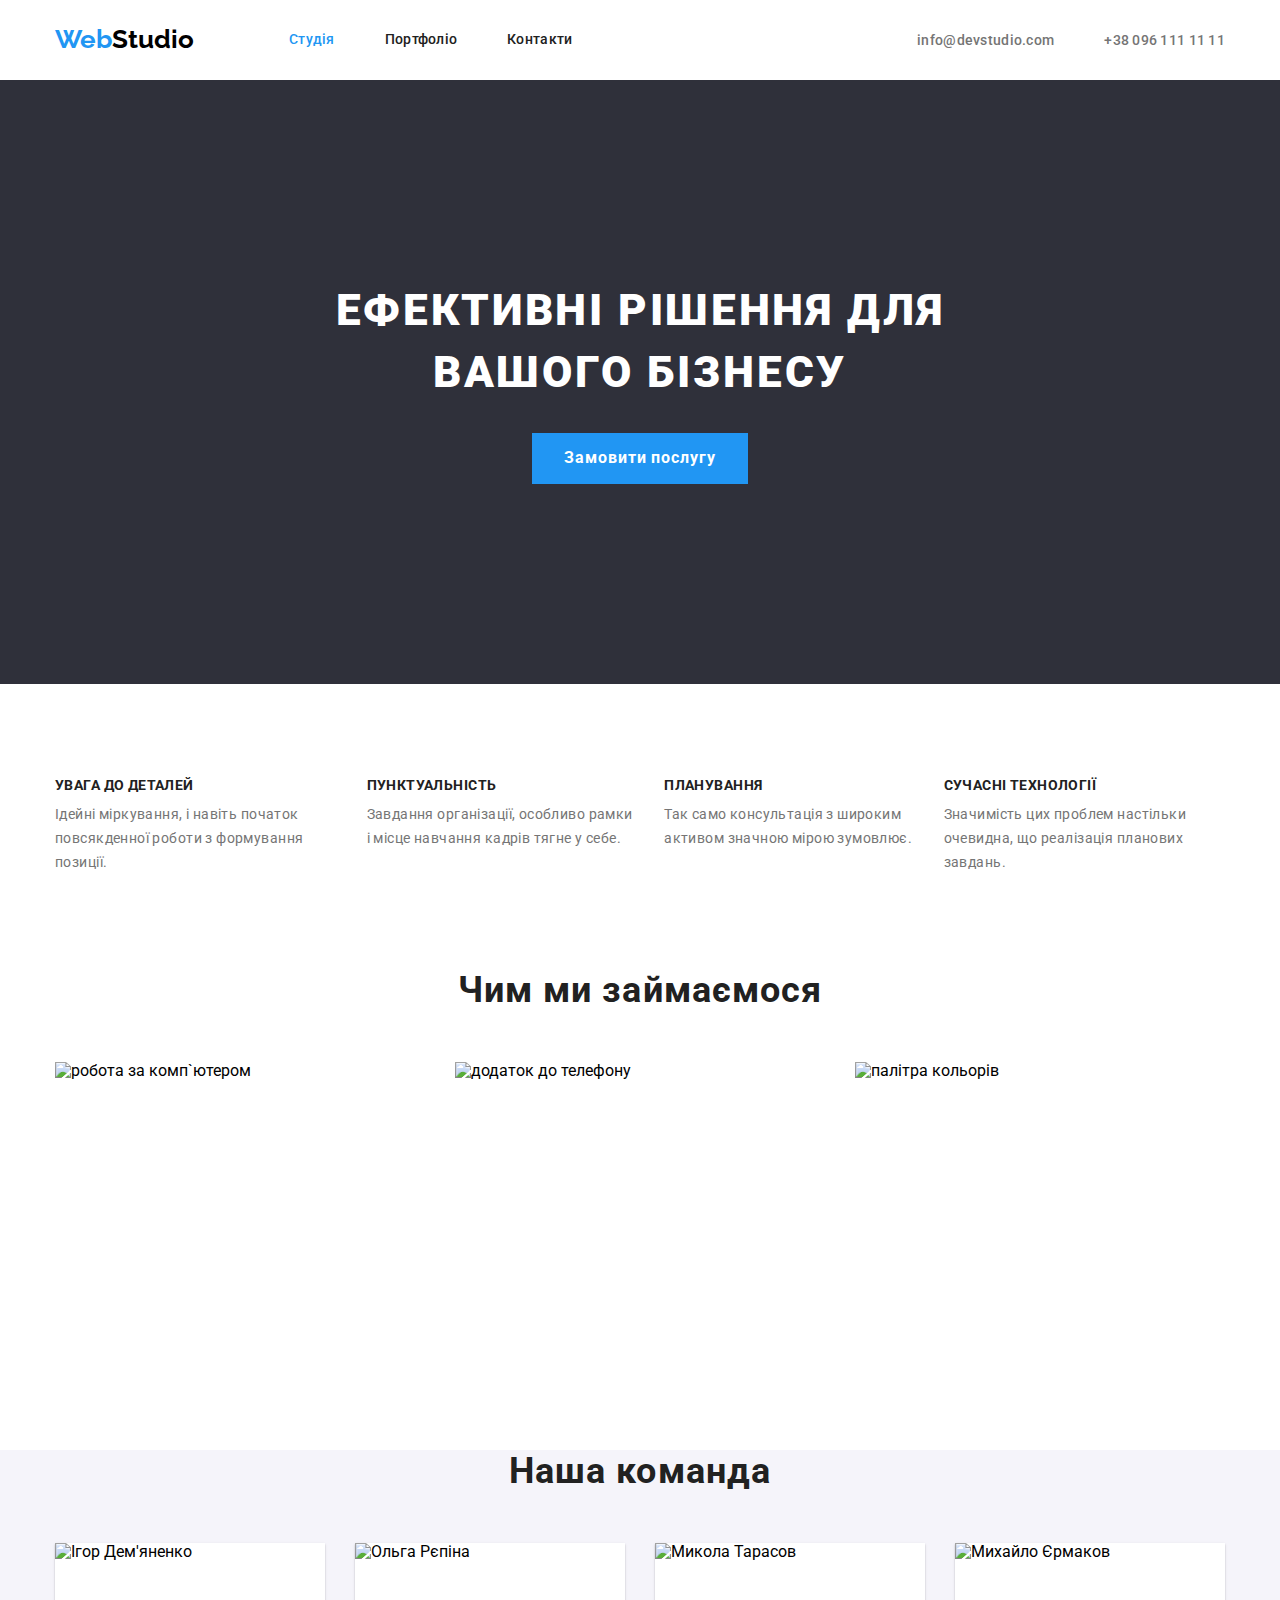
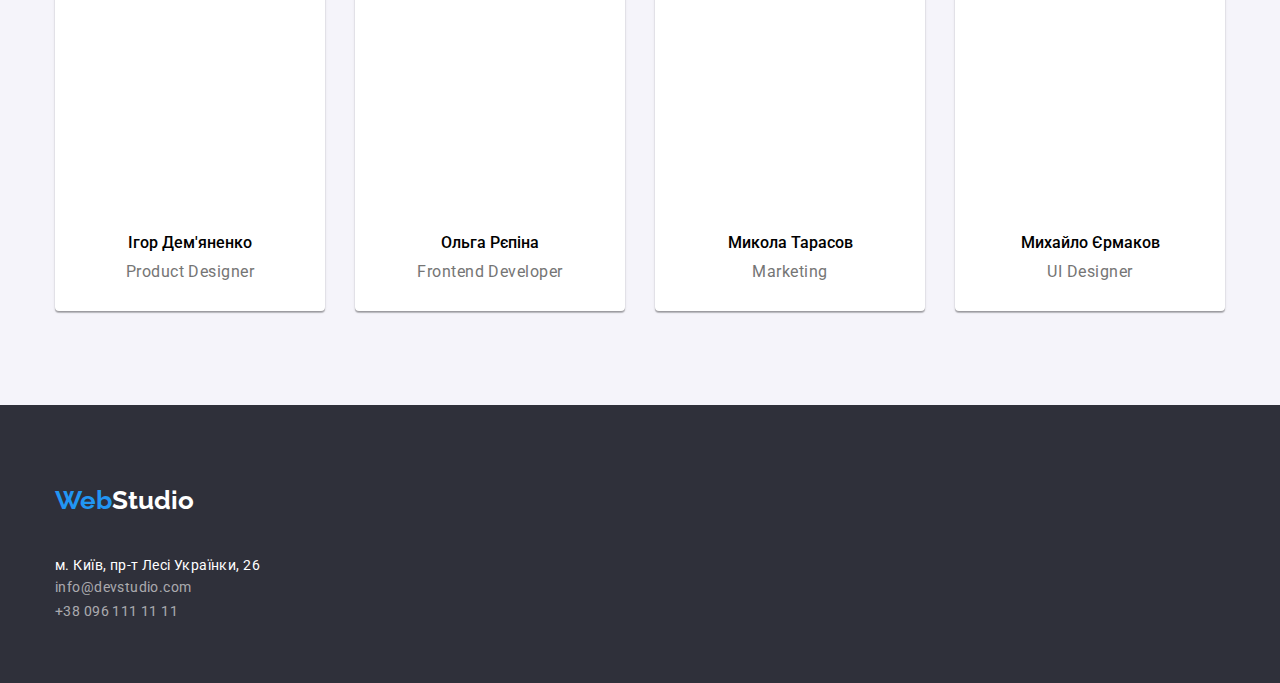
==== index.html @ 7760c296 "created index.html" ====
<!DOCTYPE html>
<html lang="uk">
  <head>
    <meta charset="UTF-8" />
    <meta http-equiv="X-UA-Compatible" content="IE=edge" />
    <meta name="viewport" content="width=device-width, initial-scale=1.0" />
    <link rel="preconnect" href="https://fonts.googleapis.com" />
    <link rel="preconnect" href="https://fonts.gstatic.com" crossorigin />
    <link
      href="https://fonts.googleapis.com/css2?family=Raleway:wght@700&family=Roboto:wght@400;500;700;900&display=swap"
      rel="stylesheet"
    />
    <title>Webstudio</title>
    <link
      rel="stylesheet"
      href="https://cdnjs.cloudflare.com/ajax/libs/modern-normalize/1.1.0/modern-normalize.min.css"
    />
    <link rel="stylesheet" href="./style/style.css"/>
  </head>
  <body>
    <header class="header">
      <div class="container container-header">
        <nav class="header-nav">
          <a href="./index.html" class="logo"
            >Web<span class="logo-studio">Studio</span></a
          >
          <ul class="header-list list">
            <li class="header-item current">
              <a href="./index.html" class="header-link link">Студія</a>
            </li>
            <li class="header-item">
              <a href="./portfolio.html" class="header-link link">Портфоліо</a>
            </li>
            <li class="header-item">
              <a href="#" class="header-link link">Контакти</a>
            </li>
          </ul>
        </nav>
        <div class="contacts-wrap">
          <ul class="header-contact list">
            <li>
              <a href="mailto:info@devstudio.com" class="header-mail link"
                >info@devstudio.com</a
              >
            </li>
            <li>
              <a href="tel:+380961111111" class="header-tel link"
                >+38 096 111 11 11</a
              >
            </li>
          </ul>
        </div>
      </div>
    </header>
    <main>
      <section class="hero">
        <div class="wrapper-hero container">
          <h1 class="hero-title">Ефективні рішення для вашого бізнесу</h1>
          <button type="button" class="hero-button hero-btn-text">
            Замовити послугу
          </button>
        </div>
      </section>
      <!-- Наші особливості -->
      <section class="our-feauters">
        <div class="container-feauters container">
          <h2 hidden class="visually-hidden">Наші особливості</h2>
          <ul class="feauters-list list">
            <li class="feauter">
              <h3 class="feautrs-item">Увага до деталей</h3>
              <p class="feauters-text">
                Ідейні міркування, і навіть початок повсякденної роботи з
                формування позиції.
              </p>
            </li>
            <li class="feauter">
              <h3 class="feautrs-item">Пунктуальність</h3>
              <p class="feauters-text">
                Завдання організації, особливо рамки і місце навчання кадрів
                тягне у себе.
              </p>
            </li>
            <li class="feauter">
              <h3 class="feautrs-item">Планування</h3>
              <p class="feauters-text">
                Так само консультація з широким активом значною мірою зумовлює.
              </p>
            </li>
            <li class="feauter">
              <h3 class="feautrs-item">Сучасні технології</h3>
              <p class="feauters-text">
                Значимість цих проблем настільки очевидна, що реалізація
                планових завдань.
              </p>
            </li>
          </ul>
        </div>
      </section>
      <!-- Чим ми займаємося -->
      <section class="gallery">
        <div class="container-gallery container">
          <h2 class="gallery-item">Чим ми займаємося</h2>
          <ul class="list list-gallery">
            <li class="gallery-img">
              <img
                src="./img/work1.jpg"
                alt="робота за комп`ютером"
                width="370"
                height="294"
              />
            </li>
            <li class="gallery-img">
              <img
                src="./img/computer2.jpg"
                alt="додаток до телефону"
                width="370"
                height="294"
              />
            </li>
            <li class="gallery-img">
              <img
                src="./img/palette3.jpg"
                alt="палітра кольорів"
                width="370"
                height="294"
              />
            </li>
          </ul>
        </div>
      </section>
      <!-- Наша команда -->
      <section class="team">
        <div class="container-team container">
          <h2 class="our-team">Наша команда</h2>
          <ul class="list team-section">
            <li class="team-list">
              <img
                src="./img/team1.jpg"
                alt="Ігор Дем'яненко"
                width="270"
                height="260"
              />
              <div class="team-content">
                <h3 class="team-item">Ігор Дем'яненко</h3>
                <p class="team-text">Product Designer</p>
              </div>
            </li>
            <li class="team-list">
              <img
                src="./img/team2.jpg"
                alt="Ольга Рєпіна"
                width="270"
                height="260"
              />
              <div class="team-content">
                <h3 class="team-item">Ольга Рєпіна</h3>
                <p class="team-text">Frontend Developer</p>
              </div>
            </li>
            <li class="team-list">
              <img
                src="./img/team3.jpg"
                alt="Микола Тарасов"
                width="270"
                height="260"
              />
              <div class="team-content">
                <h3 class="team-item">Микола Тарасов</h3>
                <p class="team-text">Marketing</p>
              </div>
            </li>
            <li class="team-list">
              <img
                src="./img/team4.jpg"
                alt="Михайло Єрмаков"
                width="270"
                height="260"
              />
              <div class="team-content">
                <h3 class="team-item">Михайло Єрмаков</h3>
                <p class="team-text">UI Designer</p>
              </div>
            </li>
          </ul>
        </div>
      </section>
    </main>
    <footer class="footer">
      <div class="container-footer container">
        <a href="./index.html" class="footer-logo"
          >Web<span class="logo-second">Studio</span></a
        >
        <address class="footer-address">
          <ul class="list">
            <li>
              <a
                href="https://www.google.com/maps/place/%D0%B1%D1%83%D0%BB.+%D0%9B%D0%B5%D1%81%D0%B8+%D0%A3%D0%BA%D1%80%D0%B0%D0%B8%D0%BD%D0%BA%D0%B8,+26,+%D0%9A%D0%B8%D0%B5%D0%B2,+02000/@50.426584,30.5341586,17z/data=!3m1!4b1!4m5!3m4!1s0x40d4cf0e033ecbe9:0x57a4dffefec77da0!8m2!3d50.4265807!4d30.538385"
                target="_blank"
                rel="noopener noreferrer nofollow"
                class="address link"
                >м. Київ, пр-т Лесі Українки, 26</a
              >
            </li>
            <li>
              <a href="mailto:info@devstudio.com" class="footer-mail link"
                >info@devstudio.com</a
              >
            </li>
            <li>
              <a href="tel:+380961111111" class="footer-tel link"
                >+38 096 111 11 11</a
              >
            </li>
          </ul>
        </address>
      </div>
    </footer>
  </body>
</html>
---- style/style.css ----
:root {
    --primary-text-color: #212121;
    --primary-title-color: #ffffff;
    --secondary-text-color: #757575;
    --accent-color: #2196f3;
    --background-color: #2f303a;
}

h1,
h2,
h3,
h4,
h5,
h6,
ul,
p {
    margin: 0;
}

ul {
    padding-left: 0;
}

body {
    font-family: "Roboto", sans-serif;
}

.list {
    list-style: none;
}

.logo {
    font-family: "Raleway", sans-serif;
    font-style: Bold;
    font-weight: 700;
    font-size: 26px;
    line-height: 1.2;
    color: #2196f3;
    text-decoration: none;
    margin-right: 95px;
    display: block;
    padding:  24px 0 25px 0;
}

.logo-studio {
    font-family: "Raleway", sans-serif;
    font-style: Bold;
    font-weight: 700;
    font-size: 26px;
    line-height: 1.2;
    color: #000000;
}

/* Header */

.header {

}

.header-nav {
    display: flex;
    align-items: center;
}

.container {
    width: 1200px;
    margin: 0 auto;
    padding-left: 15px;
    padding-right: 15px;
}

.container-header {
    display: flex;
    align-items: center;
}

.header-list {
    display: flex;
}

.header-item:not(:first-child) {
    margin-left: 50px;
}

.header-link {
    color: var(--primary-text-color);
    font-size: 14px;
    font-weight: 500;
    font-size: 14px;
    line-height: 1.1;
    letter-spacing: 0.02em;
    padding: 32px 0;
    display: block;
}

.link {
    text-decoration: none;
}

.link:hover,
.link:focus,
.current a {
    color: var(--accent-color);
}

.contacts-wrap {
    margin-left: auto;
}

.header-contact {
    display: flex;

}

.header-mail {
    font-weight: 500;
    font-size: 14px;
    line-height: 1.1;
    letter-spacing: 0.02em;
    color: var(--secondary-text-color);
    padding: 32px 0;
}

.header-tel {
    font-weight: 500;
    font-size: 14px;
    line-height: 1.1;
    letter-spacing: 0.02em;
    color: var(--secondary-text-color);
    margin-left: 50px;
    padding: 32px 0;
}

/* Hero section */

.hero {
    background-color: var(--background-color);
    padding-top: 200px;
    padding-bottom: 200px;
}

.wrapper-hero {
    display: flex;
    flex-direction: column;
    align-items: center;
}

.hero-title {
    color: var(--primary-title-color);
    font-weight: 900;
    font-size: 44px;
    line-height: 1.4;
    text-align: center;
    letter-spacing: 0.06em;
    text-transform: uppercase;
    margin-bottom: 30px;
    width: 696px;
}

.hero-button {
    background-color: var(--accent-color);
    cursor: pointer;
    border: none;
}

.hero-button:hover,
.hero-button:focus {
    background-color: #188ce8;
}

.hero-btn-text {
    color: var(--primary-title-color);
    font-weight: 700;
    font-size: 16px;
    line-height: 1.9;
    display: flex;
    align-items: center;
    text-align: center;
    letter-spacing: 0.06em;
    font-family: inherit;
    padding: 10px 32px;
}

/* Наші особливості */

.our-feauters {
    background-color: var(--primary-title-color);
    padding-top: 94px;
    padding-bottom: 94px;
}

.container-feauters {
    
}

.feauters-list {
    display: flex;
}

.feauter {
    flex-basis: calc((100%-90px) / 4)
}

.feauter:not(:first-child) {
    margin-left: 30px;
}

.visually-hidden {
    position: absolute;
    white-space: nowrap;
    width: 1px;
    height: 1px;
    overflow: hidden;
    border: 0;
    padding: 0;
    clip: rect(0 0 0 0);
    clip-path: inset(50%);
    margin: -1px;
}

.feautrs-item {
    color: var(--primary-text-color);
    font-weight: 700;
    font-size: 14px;
    line-height: 1.1;
    letter-spacing: 0.03em;
    text-transform: uppercase;
    margin-bottom: 10px;
}

.feauters-text {
    color: var(--secondary-text-color);
    font-weight: 400;
    font-size: 14px;
    line-height: 1.7;
    letter-spacing: 0.03em;
}

/* Чим ми займаємось */

.gallery-item {
    color: var(--primary-text-color);
    font-weight: 700;
    font-size: 36px;
    line-height: 1.2;
    text-align: center;
    letter-spacing: 0.03em;
    margin-bottom: 50px;
}

.gallery-img {
    flex-basis: calc((100%-60px) / 3);
}

.gallery-img:not(:first-child) {
    margin-left: 30px;
}

.container-gallery {
    padding-bottom: 94px;
}

.list-gallery {
    display: flex;
}

/* Наша команда */
.team {
    background-color: #f5f4fa;
}

.container-team {}

.team-section {
    display: flex;
    padding-bottom: 94px;
}

.our-team {
    color: var(--primary-text-color);
    font-weight: 700;
    font-size: 36px;
    line-height: 1.2;
    text-align: center;
    letter-spacing: 0.03em;
    padding-bottom: 50px;
}

.team-item {
    font-weight: 500;
    font-size: 16px;
    line-height: 1.2;
    margin-bottom: 10px;
}

.team-text {
    color: var(--secondary-text-color);
    font-weight: 400;
    font-size: 16px;
    line-height: 1.2;
    letter-spacing: 0.03em;
}

.team-list {
    background-color: #ffffff;
    flex-basis: calc((100%-90px) / 4);
    box-shadow: 0px 1px 3px rgba(0, 0, 0, 0.12), 0px 1px 1px rgba(0, 0, 0, 0.14), 0px 2px 1px rgba(0, 0, 0, 0.2);
    border-radius: 0px 0px 4px 4px;
    display: flex;
    flex-direction: column;
    align-items: center;
}

.team-list:not(:first-child) {
    margin-left: 30px;
}

.team-content {
    padding: 30px 0;
    text-align: center;
}

/* Footer */

.footer {
    background-color: var(--background-color);
    padding: 60px 0;
}

.container-footer {
    
}

.footer-logo {
    font-family: "Raleway", sans-serif;
    font-style: Bold;
    font-weight: 700;
    font-size: 26px;
    line-height: 1.2;
    color: #2196f3;
    text-decoration: none;
    display: inline-block;
    margin: 20px 0;
}

.logo-second {
    font-family: "Raleway", sans-serif;
    font-style: Bold;
    font-weight: 700;
    font-size: 26px;
    line-height: 1.2;
    color: #ffffff;
}

.address {
    color: #ffffff;
    font-style: normal;
    font-weight: 400;
    font-size: 14px;
    line-height: 1.2;
    letter-spacing: 0.03em;
}

.footer-address {
    margin-top: 20px;
}

.footer-mail,
.footer-tel {
    font-style: normal;
    font-weight: 400;
    font-size: 14px;
    line-height: 24px;
    letter-spacing: 0.03em;
    color: rgba(255, 255, 255, 0.6);
}

/* Портфоліо */

.portfolio-list {
    padding: 94px 0;
}

.button {
    background: #f5f4fa;
    border: none;
    cursor: pointer;
    margin-left: 8px;
}

.buttons-list {
    display: flex;
    justify-content: center;
    margin-bottom: 34px;
}

.projects-list {
    display: flex;
    flex-wrap: wrap;
    margin-right: -30px;
    margin-bottom: -30px;
}

.content-list {
    flex-basis: calc(100% / 3 -30px);
    margin-bottom: 30px;
   margin-right: 30px;
}

.button-text {
    font-family: inherit;
    font-weight: 500;
    font-size: 16px;
    line-height: 1.6;
    letter-spacing: 0.03em;
    color: var(--primary-text-color);
    padding: 6px 22px;
}

.project-item {
    color: var(--primary-text-color);
    font-weight: 700;
    font-size: 18px;
    line-height: 2;
    letter-spacing: 0.06em;
}

.project-text {
    color: var(--secondary-text-color);
    font-weight: 400;
    font-size: 16px;
    line-height: 1.9;
    letter-spacing: 0.03em;
}

.button:hover,
.button:focus {
    background: var(--accent-color);
    color: var(--primary-title-color);
}

.list-text {
    text-decoration: none;
}

img {
    display: block;
    max-width: 100%;
}

.project-content {
    padding: 20px 24px;
    border: 1px solid #EEEEEE;
    border-top: none;
}
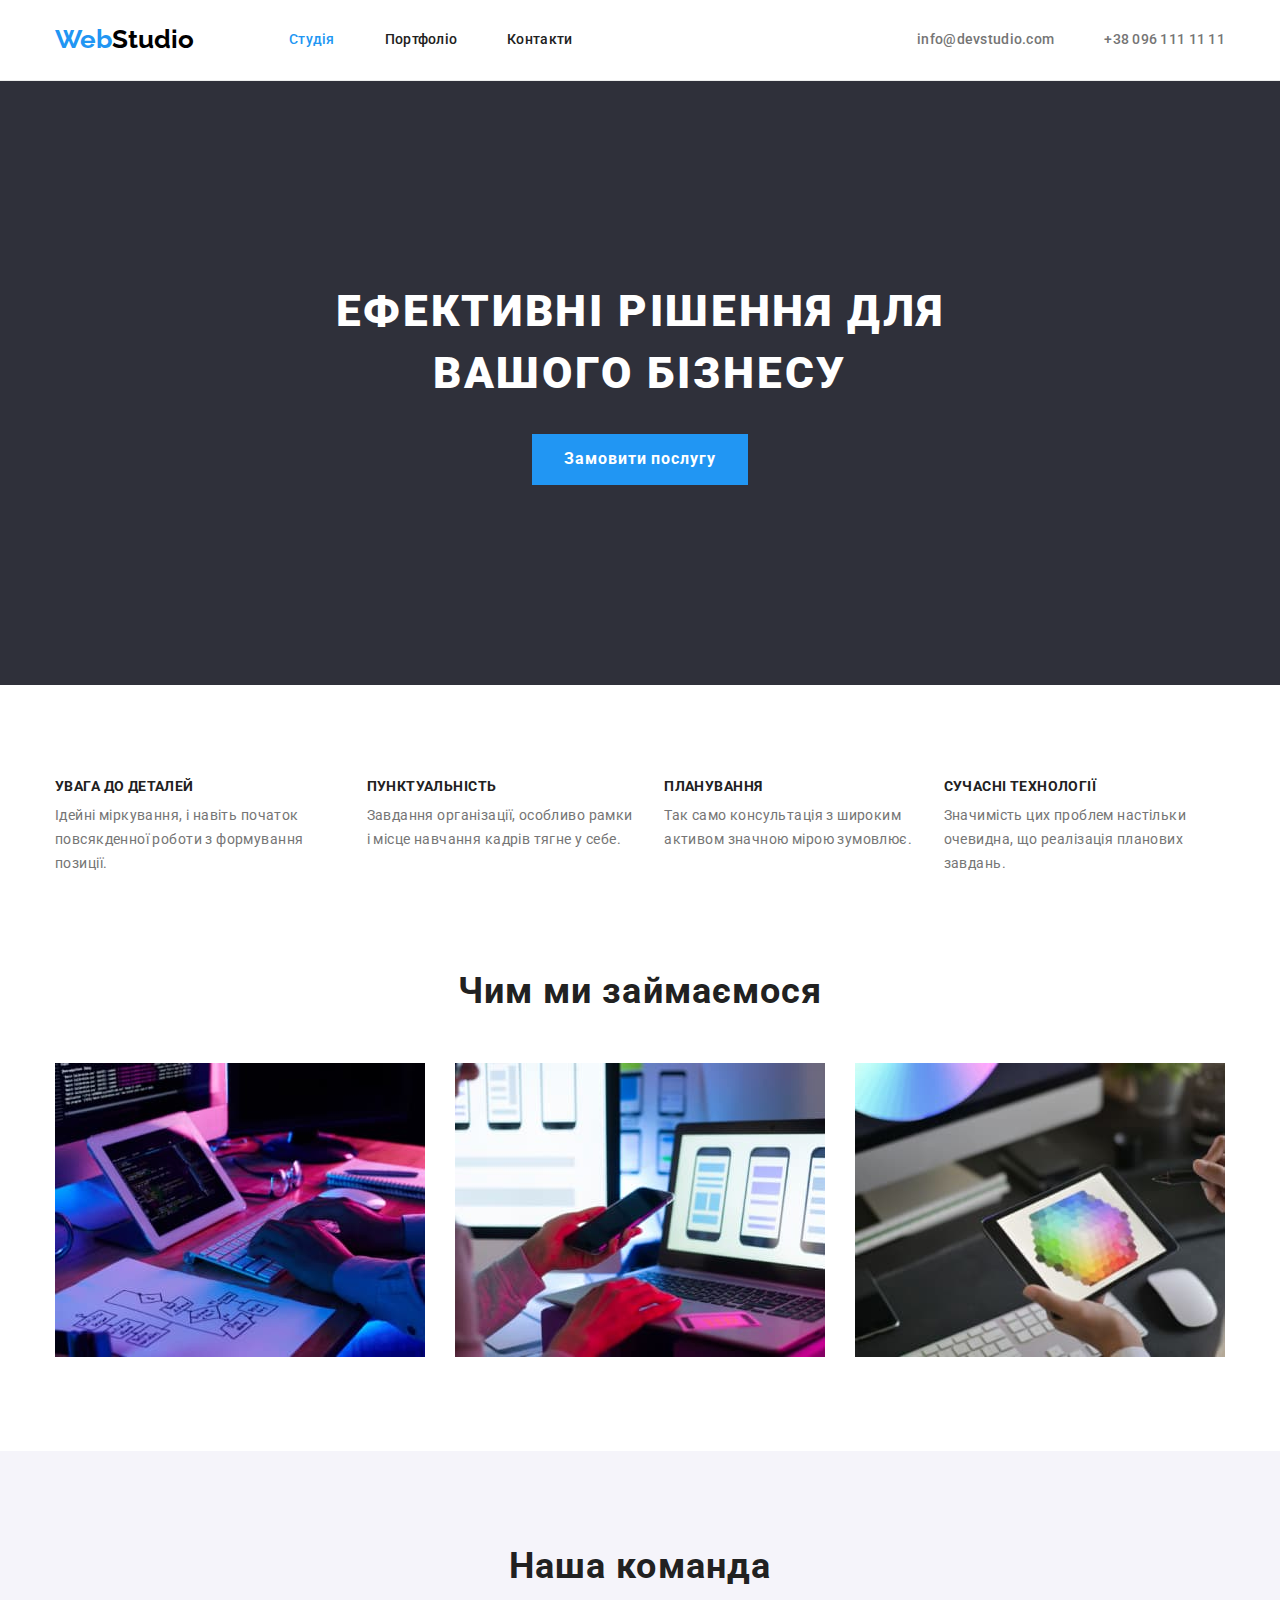
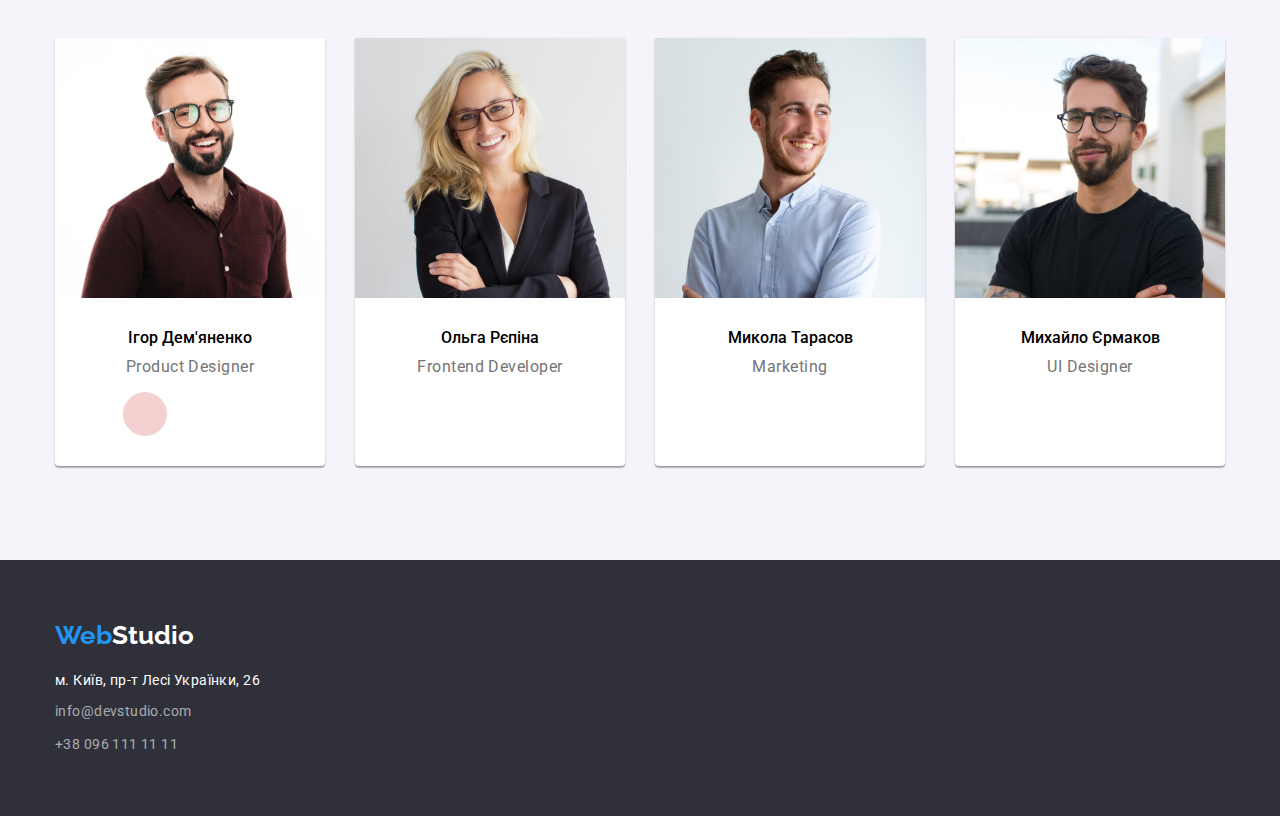
==== commit fa02f43f: "added new classes" ====
--- a/index.html
+++ b/index.html
@@ -15,7 +15,7 @@
       rel="stylesheet"
       href="https://cdnjs.cloudflare.com/ajax/libs/modern-normalize/1.1.0/modern-normalize.min.css"
     />
-    <link rel="stylesheet" href="./style/style.css"/>
+    <link rel="stylesheet" href="./style/style.css" />
   </head>
   <body>
     <header class="header">
@@ -143,6 +143,34 @@
               <div class="team-content">
                 <h3 class="team-item">Ігор Дем'яненко</h3>
                 <p class="team-text">Product Designer</p>
+                <ul class="our-team-social list">
+                  <li class="social-item">
+                    <a href="" class="social-link">
+                      <svg class="icon-link">
+                        <use href="./img/sprite.svg#icon-instagram"></use>
+                      </svg>
+                    </a>
+                  </li>
+                  <li class="social-item">
+                    <a href="">
+                      <svg class="icon-link">
+                        <use href="./img/sprite.svg#icon-twitter"></use>
+                      </svg>
+                    </a>
+                  </li>
+                  <li class="social-item">
+                    <a href="">
+                      <svg class="icon-link">
+                        <use href="./img/sprite.svg#icon-facebook"></use>
+                      </svg>
+                    </a>
+                  </li>
+                  <li class="social-item">
+                    <a href=""
+                      ><svg class="icon-link">
+                        <use href="./img/sprite.svg#icon-linkedin"></use></svg></a>
+                  </li>
+                </ul>
               </div>
             </li>
             <li class="team-list">
@@ -192,7 +220,7 @@
         >
         <address class="footer-address">
           <ul class="list">
-            <li>
+            <li class="address-list">
               <a
                 href="https://www.google.com/maps/place/%D0%B1%D1%83%D0%BB.+%D0%9B%D0%B5%D1%81%D0%B8+%D0%A3%D0%BA%D1%80%D0%B0%D0%B8%D0%BD%D0%BA%D0%B8,+26,+%D0%9A%D0%B8%D0%B5%D0%B2,+02000/@50.426584,30.5341586,17z/data=!3m1!4b1!4m5!3m4!1s0x40d4cf0e033ecbe9:0x57a4dffefec77da0!8m2!3d50.4265807!4d30.538385"
                 target="_blank"
@@ -201,12 +229,12 @@
                 >м. Київ, пр-т Лесі Українки, 26</a
               >
             </li>
-            <li>
+            <li class="address-list">
               <a href="mailto:info@devstudio.com" class="footer-mail link"
                 >info@devstudio.com</a
               >
             </li>
-            <li>
+            <li class="address-list">
               <a href="tel:+380961111111" class="footer-tel link"
                 >+38 096 111 11 11</a
               >
--- a/style/style.css
+++ b/style/style.css
@@ -39,7 +39,7 @@
     text-decoration: none;
     margin-right: 95px;
     display: block;
-    padding:  24px 0 25px 0;
+    padding: 24px 0 25px 0;
 }
 
 .logo-studio {
@@ -54,11 +54,11 @@
 /* Header */
 
 .header {
-
+    border-bottom: 1px solid #ECECEC;
 }
 
 .header-nav {
-    display: flex;
+    display: flex; 
     align-items: center;
 }
 
@@ -119,6 +119,7 @@
     letter-spacing: 0.02em;
     color: var(--secondary-text-color);
     padding: 32px 0;
+    display: block;
 }
 
 .header-tel {
@@ -129,6 +130,7 @@
     color: var(--secondary-text-color);
     margin-left: 50px;
     padding: 32px 0;
+    display: block;
 }
 
 /* Hero section */
@@ -137,12 +139,17 @@
     background-color: var(--background-color);
     padding-top: 200px;
     padding-bottom: 200px;
+    background-image: linear-gradient(rgba(47, 48, 58, 0.4), rgba(47, 48, 58, 0.4)), url(../img/hero/Img.jpg);
+    background-repeat: no-repeat;
+    background-size: cover;
+    
 }
 
 .wrapper-hero {
     display: flex;
     flex-direction: column;
     align-items: center;
+   
 }
 
 .hero-title {
@@ -173,9 +180,6 @@
     font-weight: 700;
     font-size: 16px;
     line-height: 1.9;
-    display: flex;
-    align-items: center;
-    text-align: center;
     letter-spacing: 0.06em;
     font-family: inherit;
     padding: 10px 32px;
@@ -189,9 +193,7 @@
     padding-bottom: 94px;
 }
 
-.container-feauters {
-    
-}
+.container-feauters {}
 
 .feauters-list {
     display: flex;
@@ -267,13 +269,13 @@
 /* Наша команда */
 .team {
     background-color: #f5f4fa;
-}
-
-.container-team {}
+    padding: 94px 0;
+}
+
+
 
 .team-section {
     display: flex;
-    padding-bottom: 94px;
 }
 
 .our-team {
@@ -283,7 +285,7 @@
     line-height: 1.2;
     text-align: center;
     letter-spacing: 0.03em;
-    padding-bottom: 50px;
+    margin-bottom: 50px;
 }
 
 .team-item {
@@ -299,6 +301,28 @@
     font-size: 16px;
     line-height: 1.2;
     letter-spacing: 0.03em;
+    margin-bottom: 16px;
+}
+
+
+.our-team-social {
+display: flex;
+gap: 10px;
+}
+
+.social-link{ 
+    background: #f5d0d0;
+    border-radius: 50%;
+    display: flex;
+    justify-content: center;
+width: 44px;
+height: 44px;
+}
+
+.icon-link {
+    width: 20px;
+    height: 20px;
+    display: inline-block;
 }
 
 .team-list {
@@ -327,25 +351,23 @@
     padding: 60px 0;
 }
 
-.container-footer {
-    
-}
+.address-list:not(:first-child) {
+    margin-top: 9px;
+} 
 
 .footer-logo {
     font-family: "Raleway", sans-serif;
-    font-style: Bold;
     font-weight: 700;
     font-size: 26px;
     line-height: 1.2;
-    color: #2196f3;
+    color: var(--accent-color);
     text-decoration: none;
     display: inline-block;
-    margin: 20px 0;
+
 }
 
 .logo-second {
     font-family: "Raleway", sans-serif;
-    font-style: Bold;
     font-weight: 700;
     font-size: 26px;
     line-height: 1.2;
@@ -375,6 +397,7 @@
     color: rgba(255, 255, 255, 0.6);
 }
 
+
 /* Портфоліо */
 
 .portfolio-list {
@@ -385,26 +408,26 @@
     background: #f5f4fa;
     border: none;
     cursor: pointer;
-    margin-left: 8px;
-}
+}
+
+.item-button:not(:first-child) {
+    margin-left: 8px
+}       
 
 .buttons-list {
     display: flex;
     justify-content: center;
-    margin-bottom: 34px;
+    margin-bottom: 50px;
 }
 
 .projects-list {
     display: flex;
     flex-wrap: wrap;
-    margin-right: -30px;
-    margin-bottom: -30px;
+    gap: 30px;
 }
 
 .content-list {
-    flex-basis: calc(100% / 3 -30px);
-    margin-bottom: 30px;
-   margin-right: 30px;
+    
 }
 
 .button-text {
@@ -423,6 +446,7 @@
     font-size: 18px;
     line-height: 2;
     letter-spacing: 0.06em;
+    margin-bottom: 4px;
 }
 
 .project-text {
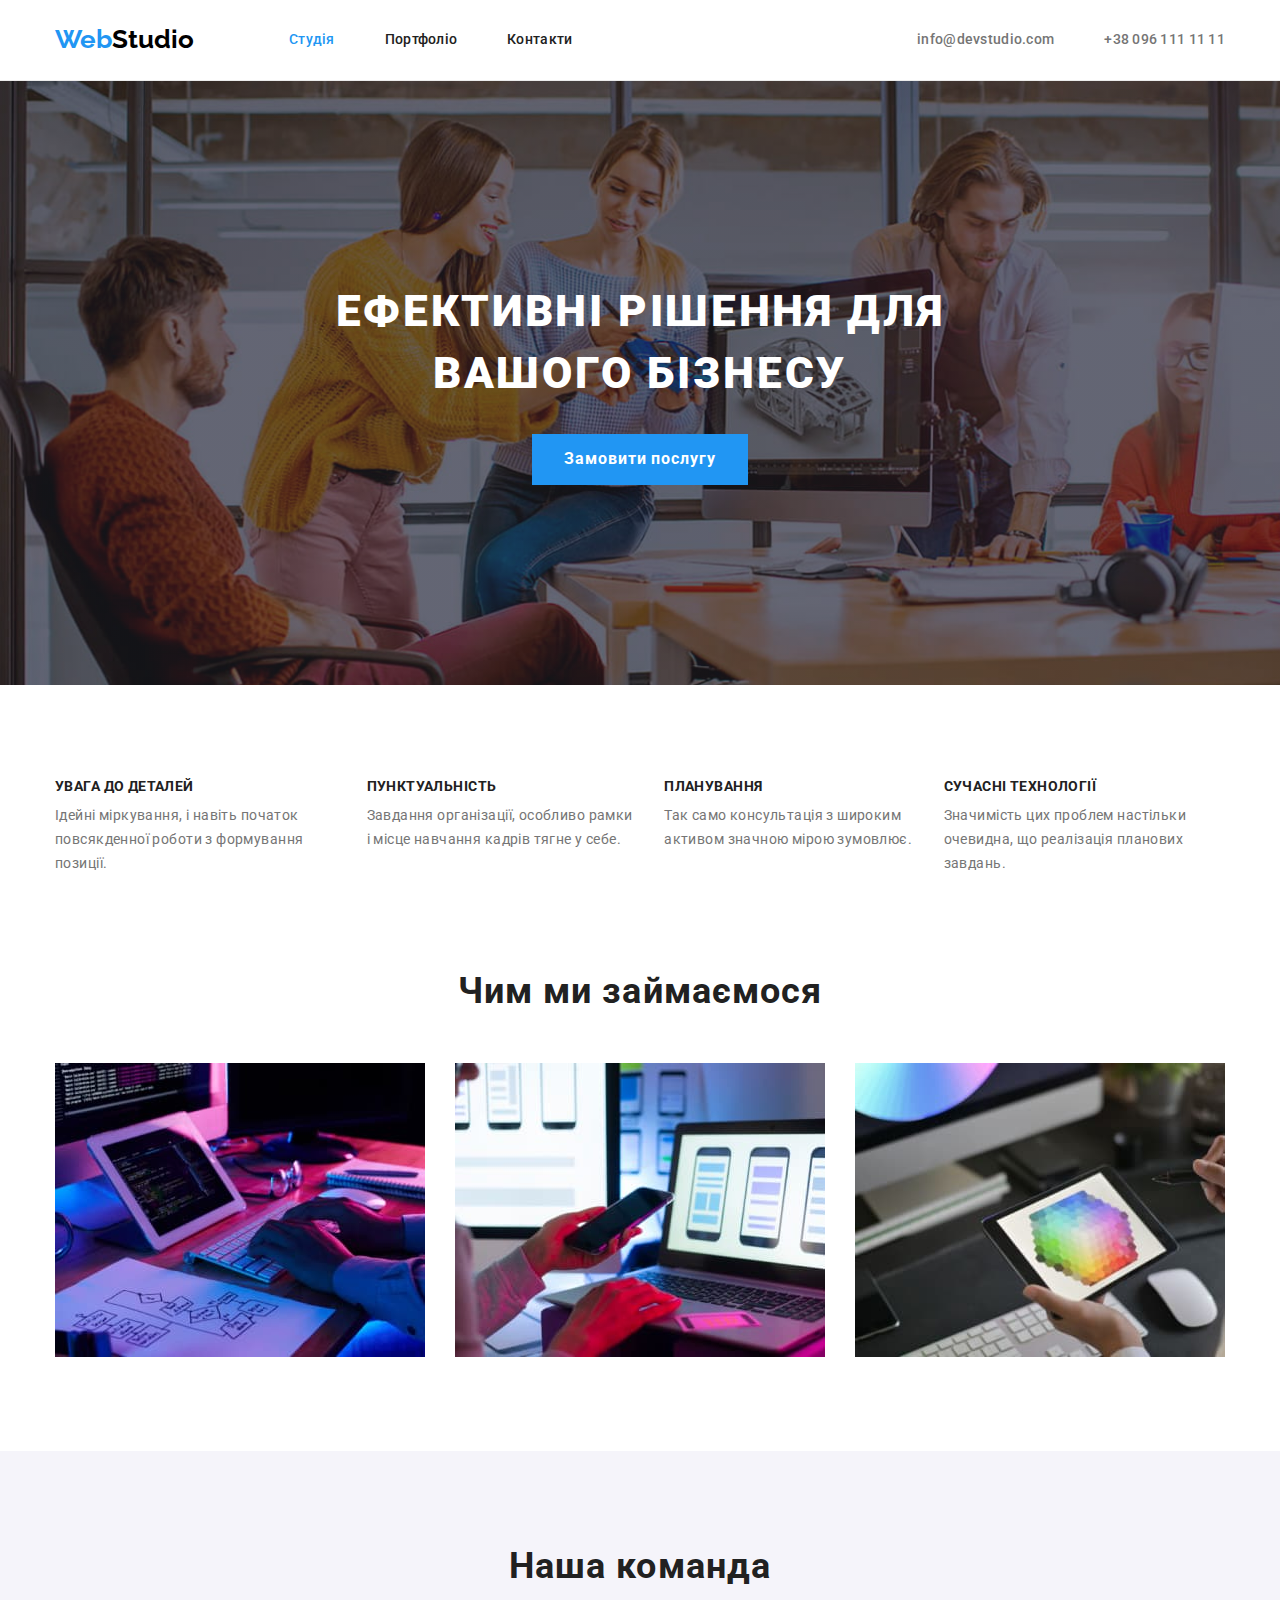
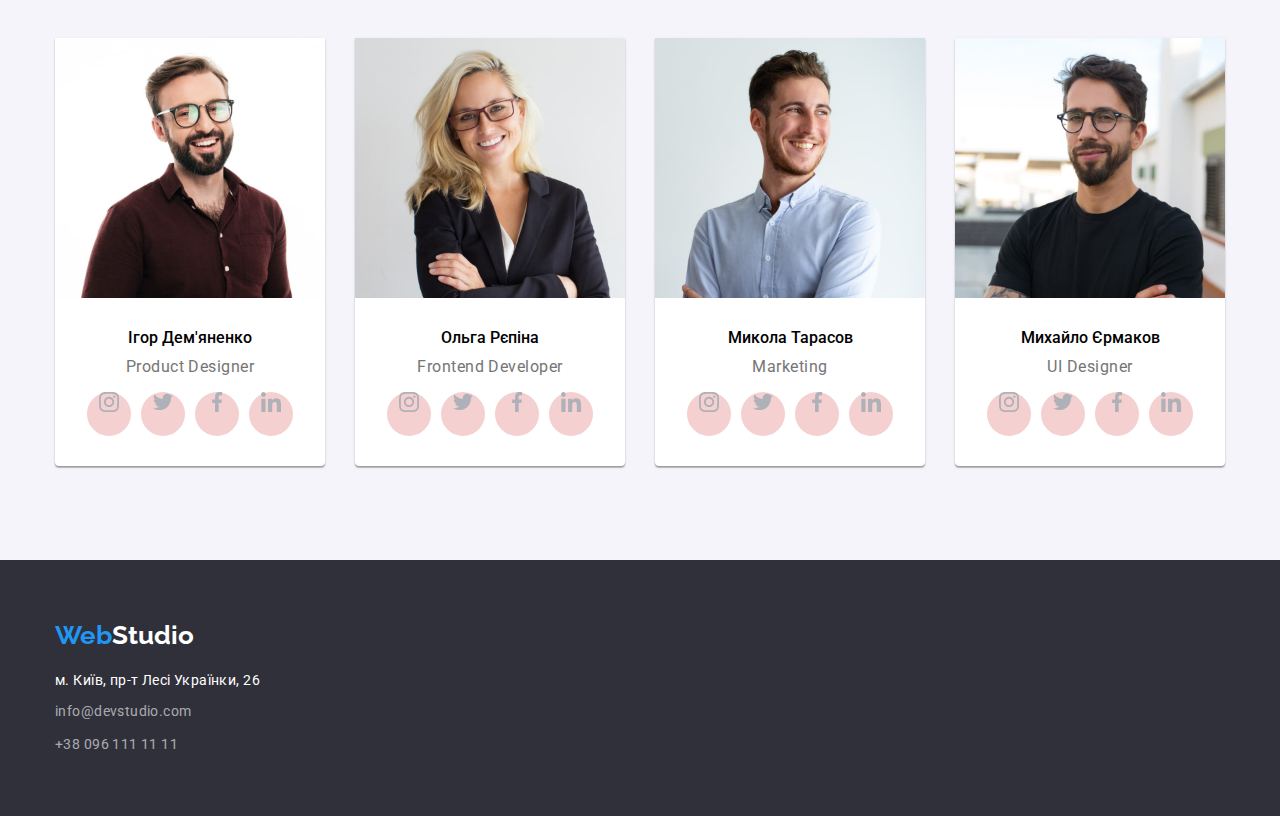
==== commit de3163bf: "update index.html" ====
--- a/index.html
+++ b/index.html
@@ -152,21 +152,21 @@
                     </a>
                   </li>
                   <li class="social-item">
-                    <a href="">
+                    <a href="" class="social-link">
                       <svg class="icon-link">
                         <use href="./img/sprite.svg#icon-twitter"></use>
                       </svg>
                     </a>
                   </li>
                   <li class="social-item">
-                    <a href="">
+                    <a href="" class="social-link">
                       <svg class="icon-link">
                         <use href="./img/sprite.svg#icon-facebook"></use>
                       </svg>
                     </a>
                   </li>
                   <li class="social-item">
-                    <a href=""
+                    <a href="" class="social-link"
                       ><svg class="icon-link">
                         <use href="./img/sprite.svg#icon-linkedin"></use></svg></a>
                   </li>
@@ -183,6 +183,34 @@
               <div class="team-content">
                 <h3 class="team-item">Ольга Рєпіна</h3>
                 <p class="team-text">Frontend Developer</p>
+                <ul class="our-team-social list">
+                  <li class="social-item">
+                    <a href="" class="social-link">
+                      <svg class="icon-link">
+                        <use href="./img/sprite.svg#icon-instagram"></use>
+                      </svg>
+                    </a>
+                  </li>
+                  <li class="social-item">
+                    <a href="" class="social-link">
+                      <svg class="icon-link">
+                        <use href="./img/sprite.svg#icon-twitter"></use>
+                      </svg>
+                    </a>
+                  </li>
+                  <li class="social-item">
+                    <a href="" class="social-link">
+                      <svg class="icon-link">
+                        <use href="./img/sprite.svg#icon-facebook"></use>
+                      </svg>
+                    </a>
+                  </li>
+                  <li class="social-item">
+                    <a href="" class="social-link"><svg class="icon-link">
+                        <use href="./img/sprite.svg#icon-linkedin"></use>
+                      </svg></a>
+                  </li>
+                </ul>
               </div>
             </li>
             <li class="team-list">
@@ -195,6 +223,34 @@
               <div class="team-content">
                 <h3 class="team-item">Микола Тарасов</h3>
                 <p class="team-text">Marketing</p>
+                <ul class="our-team-social list">
+                  <li class="social-item">
+                    <a href="" class="social-link">
+                      <svg class="icon-link">
+                        <use href="./img/sprite.svg#icon-instagram"></use>
+                      </svg>
+                    </a>
+                  </li>
+                  <li class="social-item">
+                    <a href="" class="social-link">
+                      <svg class="icon-link">
+                        <use href="./img/sprite.svg#icon-twitter"></use>
+                      </svg>
+                    </a>
+                  </li>
+                  <li class="social-item">
+                    <a href="" class="social-link">
+                      <svg class="icon-link">
+                        <use href="./img/sprite.svg#icon-facebook"></use>
+                      </svg>
+                    </a>
+                  </li>
+                  <li class="social-item">
+                    <a href="" class="social-link"><svg class="icon-link">
+                        <use href="./img/sprite.svg#icon-linkedin"></use>
+                      </svg></a>
+                  </li>
+                </ul>
               </div>
             </li>
             <li class="team-list">
@@ -207,6 +263,34 @@
               <div class="team-content">
                 <h3 class="team-item">Михайло Єрмаков</h3>
                 <p class="team-text">UI Designer</p>
+                <ul class="our-team-social list">
+                  <li class="social-item">
+                    <a href="" class="social-link">
+                      <svg class="icon-link">
+                        <use href="./img/sprite.svg#icon-instagram"></use>
+                      </svg>
+                    </a>
+                  </li>
+                  <li class="social-item">
+                    <a href="" class="social-link">
+                      <svg class="icon-link">
+                        <use href="./img/sprite.svg#icon-twitter"></use>
+                      </svg>
+                    </a>
+                  </li>
+                  <li class="social-item">
+                    <a href="" class="social-link">
+                      <svg class="icon-link">
+                        <use href="./img/sprite.svg#icon-facebook"></use>
+                      </svg>
+                    </a>
+                  </li>
+                  <li class="social-item">
+                    <a href="" class="social-link"><svg class="icon-link">
+                        <use href="./img/sprite.svg#icon-linkedin"></use>
+                      </svg></a>
+                  </li>
+                </ul>
               </div>
             </li>
           </ul>
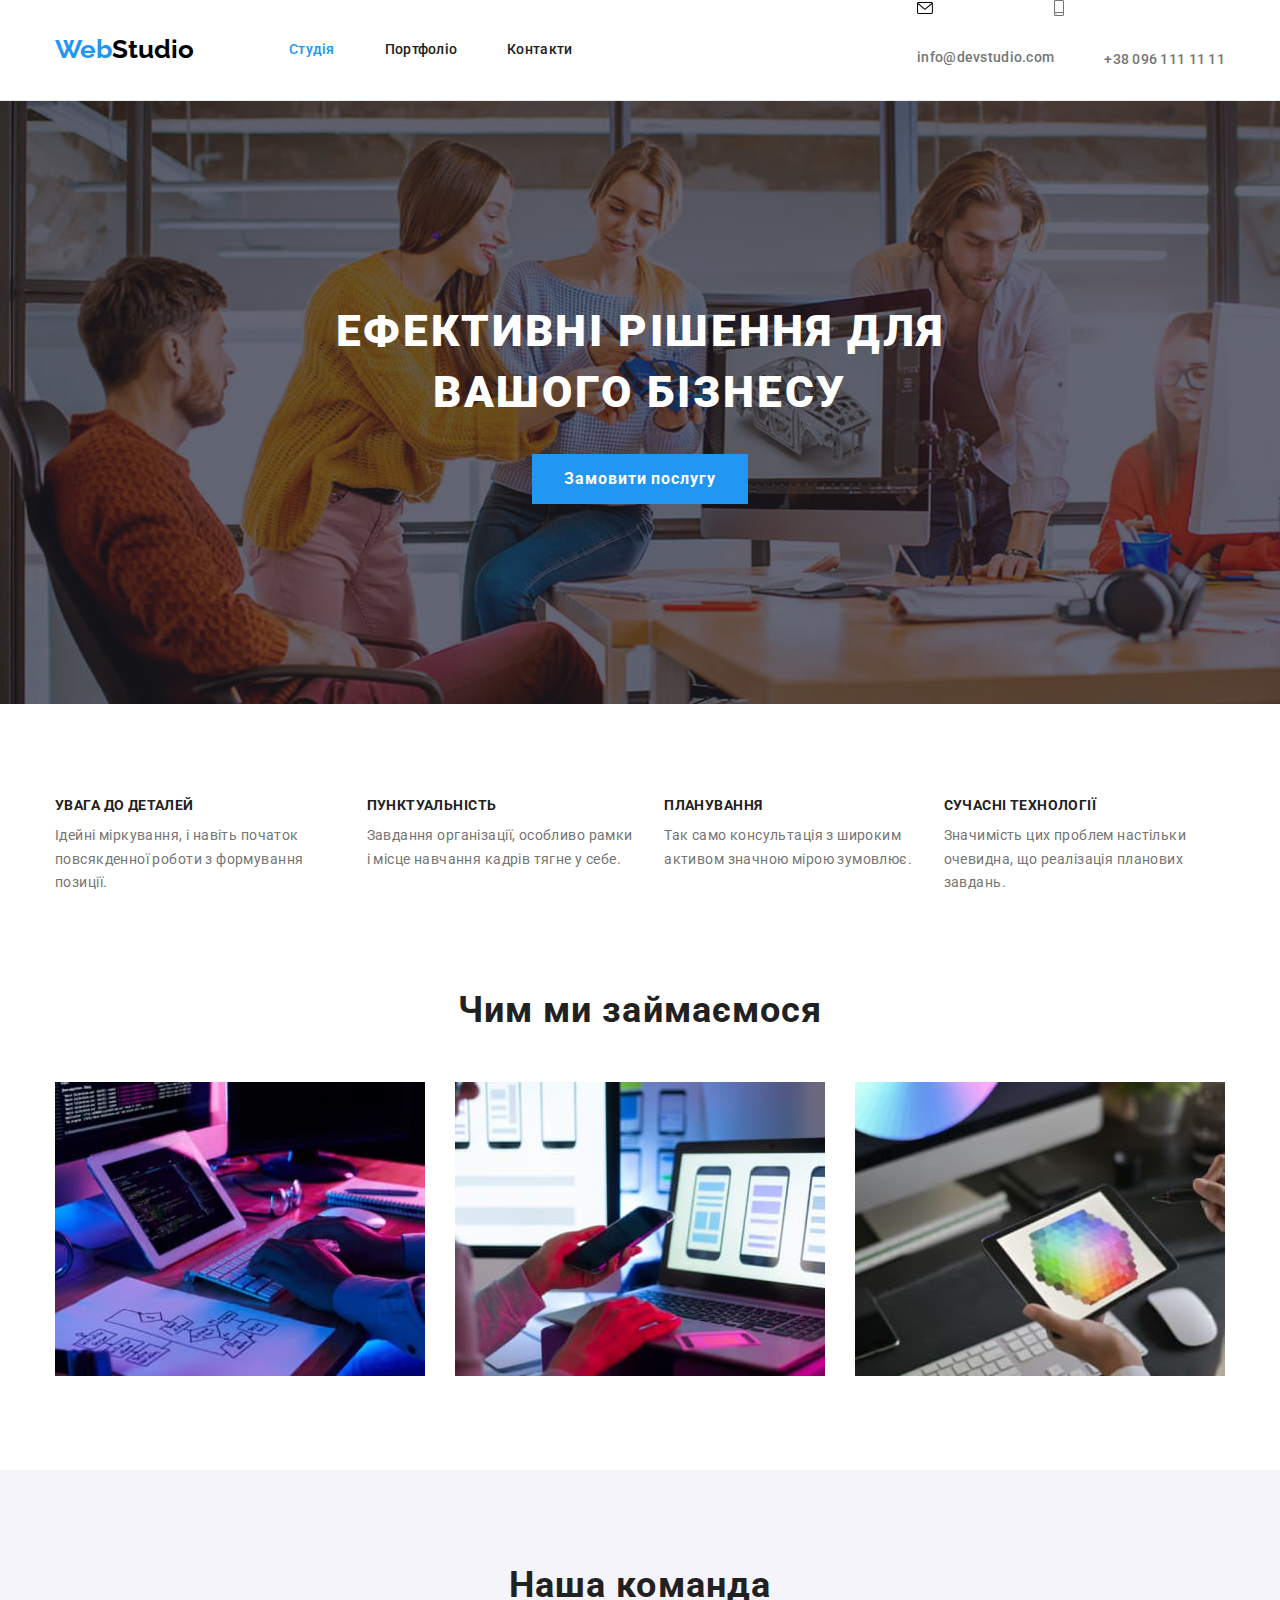
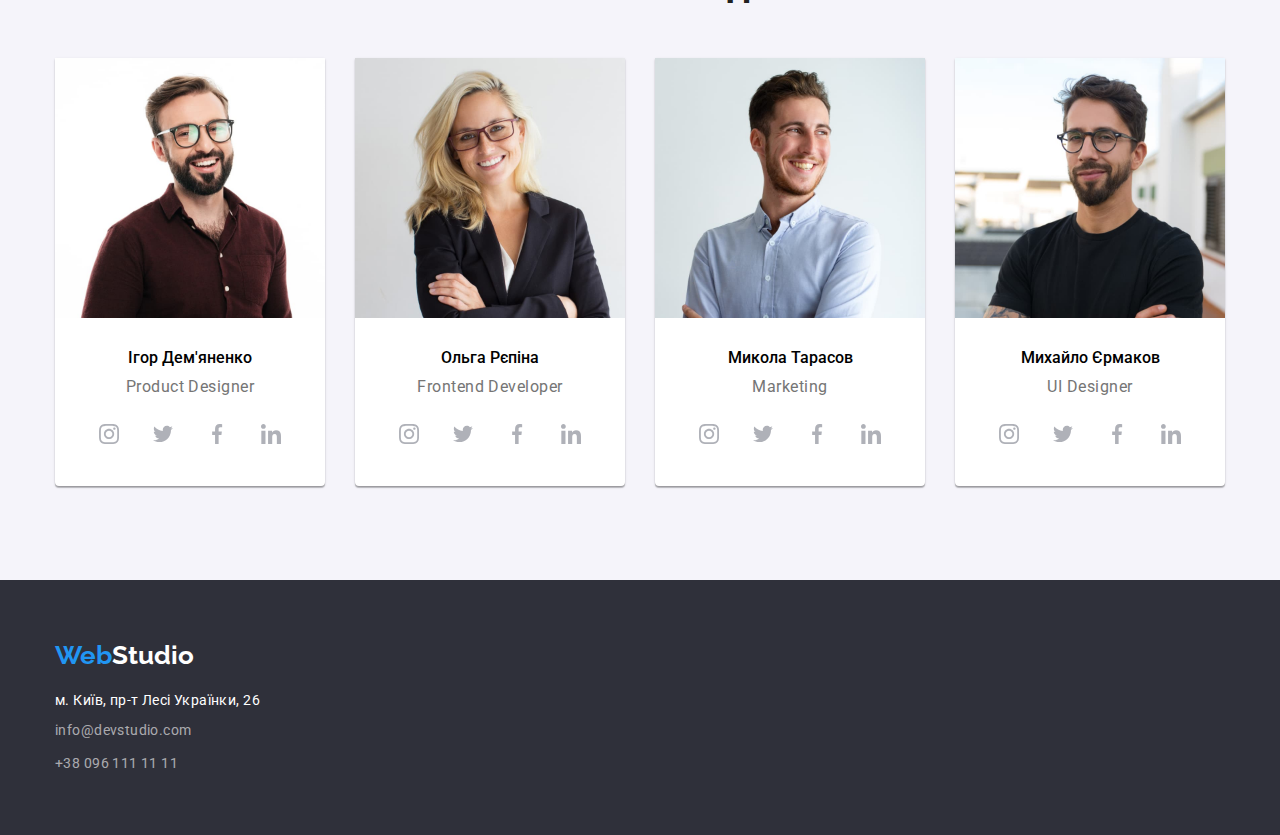
==== commit 0b3a9a8b: "update index.html" ====
--- a/index.html
+++ b/index.html
@@ -38,12 +38,18 @@
         </nav>
         <div class="contacts-wrap">
           <ul class="header-contact list">
-            <li>
+            <li class="contact-icon">
+              <svg class="" width="16" height="12">
+                <use href="./img/sprite.svg#icon-mail"></use>
+              </svg>
               <a href="mailto:info@devstudio.com" class="header-mail link"
                 >info@devstudio.com</a
               >
             </li>
-            <li>
+            <li class="contact-icon">
+              <svg class="" width="10" height="16">
+                <use href="./img/sprite.svg#icon-smartphone"></use>
+              </svg>
               <a href="tel:+380961111111" class="header-tel link"
                 >+38 096 111 11 11</a
               >
--- a/style/style.css
+++ b/style/style.css
@@ -1,9 +1,9 @@
 :root {
-    --primary-text-color: #212121;
-    --primary-title-color: #ffffff;
-    --secondary-text-color: #757575;
-    --accent-color: #2196f3;
-    --background-color: #2f303a;
+  --primary-text-color: #212121;
+  --primary-title-color: #ffffff;
+  --secondary-text-color: #757575;
+  --accent-color: #2196f3;
+  --background-color: #2f303a;
 }
 
 h1,
@@ -14,466 +14,465 @@
 h6,
 ul,
 p {
-    margin: 0;
+  margin: 0;
 }
 
 ul {
-    padding-left: 0;
+  padding-left: 0;
 }
 
 body {
-    font-family: "Roboto", sans-serif;
+  font-family: "Roboto", sans-serif;
 }
 
 .list {
-    list-style: none;
+  list-style: none;
 }
 
 .logo {
-    font-family: "Raleway", sans-serif;
-    font-style: Bold;
-    font-weight: 700;
-    font-size: 26px;
-    line-height: 1.2;
-    color: #2196f3;
-    text-decoration: none;
-    margin-right: 95px;
-    display: block;
-    padding: 24px 0 25px 0;
+  font-family: "Raleway", sans-serif;
+  font-style: Bold;
+  font-weight: 700;
+  font-size: 26px;
+  line-height: 1.2;
+  color: #2196f3;
+  text-decoration: none;
+  margin-right: 95px;
+  display: block;
+  padding: 24px 0 25px 0;
 }
 
 .logo-studio {
-    font-family: "Raleway", sans-serif;
-    font-style: Bold;
-    font-weight: 700;
-    font-size: 26px;
-    line-height: 1.2;
-    color: #000000;
+  font-family: "Raleway", sans-serif;
+  font-style: Bold;
+  font-weight: 700;
+  font-size: 26px;
+  line-height: 1.2;
+  color: #000000;
 }
 
 /* Header */
 
 .header {
-    border-bottom: 1px solid #ECECEC;
+  border-bottom: 1px solid #ececec;
 }
 
 .header-nav {
-    display: flex; 
-    align-items: center;
+  display: flex;
+  align-items: center;
 }
 
 .container {
-    width: 1200px;
-    margin: 0 auto;
-    padding-left: 15px;
-    padding-right: 15px;
+  width: 1200px;
+  margin: 0 auto;
+  padding-left: 15px;
+  padding-right: 15px;
 }
 
 .container-header {
-    display: flex;
-    align-items: center;
+  display: flex;
+  align-items: center;
 }
 
 .header-list {
-    display: flex;
+  display: flex;
 }
 
 .header-item:not(:first-child) {
-    margin-left: 50px;
+  margin-left: 50px;
 }
 
 .header-link {
-    color: var(--primary-text-color);
-    font-size: 14px;
-    font-weight: 500;
-    font-size: 14px;
-    line-height: 1.1;
-    letter-spacing: 0.02em;
-    padding: 32px 0;
-    display: block;
+  color: var(--primary-text-color);
+  font-size: 14px;
+  font-weight: 500;
+  font-size: 14px;
+  line-height: 1.1;
+  letter-spacing: 0.02em;
+  padding: 32px 0;
+  display: block;
 }
 
 .link {
-    text-decoration: none;
+  text-decoration: none;
 }
 
 .link:hover,
 .link:focus,
 .current a {
-    color: var(--accent-color);
+  color: var(--accent-color);
 }
 
 .contacts-wrap {
-    margin-left: auto;
+  margin-left: auto;
 }
 
 .header-contact {
-    display: flex;
-
+  display: flex;
 }
 
 .header-mail {
-    font-weight: 500;
-    font-size: 14px;
-    line-height: 1.1;
-    letter-spacing: 0.02em;
-    color: var(--secondary-text-color);
-    padding: 32px 0;
-    display: block;
+  font-weight: 500;
+  font-size: 14px;
+  line-height: 1.1;
+  letter-spacing: 0.02em;
+  color: var(--secondary-text-color);
+  padding: 32px 0;
+  display: block;
 }
 
 .header-tel {
-    font-weight: 500;
-    font-size: 14px;
-    line-height: 1.1;
-    letter-spacing: 0.02em;
-    color: var(--secondary-text-color);
-    margin-left: 50px;
-    padding: 32px 0;
-    display: block;
+  font-weight: 500;
+  font-size: 14px;
+  line-height: 1.1;
+  letter-spacing: 0.02em;
+  color: var(--secondary-text-color);
+  margin-left: 50px;
+  padding: 32px 0;
+  display: block;
 }
 
 /* Hero section */
 
 .hero {
-    background-color: var(--background-color);
-    padding-top: 200px;
-    padding-bottom: 200px;
-    background-image: linear-gradient(rgba(47, 48, 58, 0.4), rgba(47, 48, 58, 0.4)), url(../img/hero/Img.jpg);
-    background-repeat: no-repeat;
-    background-size: cover;
-    
+  background-color: var(--background-color);
+  padding-top: 200px;
+  padding-bottom: 200px;
+  background-image: linear-gradient(
+      rgba(47, 48, 58, 0.4),
+      rgba(47, 48, 58, 0.4)
+    ),
+    url(../img/hero/Img.jpg);
+  background-repeat: no-repeat;
+  background-size: cover;
 }
 
 .wrapper-hero {
-    display: flex;
-    flex-direction: column;
-    align-items: center;
-   
+  display: flex;
+  flex-direction: column;
+  align-items: center;
 }
 
 .hero-title {
-    color: var(--primary-title-color);
-    font-weight: 900;
-    font-size: 44px;
-    line-height: 1.4;
-    text-align: center;
-    letter-spacing: 0.06em;
-    text-transform: uppercase;
-    margin-bottom: 30px;
-    width: 696px;
+  color: var(--primary-title-color);
+  font-weight: 900;
+  font-size: 44px;
+  line-height: 1.4;
+  text-align: center;
+  letter-spacing: 0.06em;
+  text-transform: uppercase;
+  margin-bottom: 30px;
+  width: 696px;
 }
 
 .hero-button {
-    background-color: var(--accent-color);
-    cursor: pointer;
-    border: none;
+  background-color: var(--accent-color);
+  cursor: pointer;
+  border: none;
 }
 
 .hero-button:hover,
 .hero-button:focus {
-    background-color: #188ce8;
+  background-color: #188ce8;
 }
 
 .hero-btn-text {
-    color: var(--primary-title-color);
-    font-weight: 700;
-    font-size: 16px;
-    line-height: 1.9;
-    letter-spacing: 0.06em;
-    font-family: inherit;
-    padding: 10px 32px;
+  color: var(--primary-title-color);
+  font-weight: 700;
+  font-size: 16px;
+  line-height: 1.9;
+  letter-spacing: 0.06em;
+  font-family: inherit;
+  padding: 10px 32px;
 }
 
 /* Наші особливості */
 
 .our-feauters {
-    background-color: var(--primary-title-color);
-    padding-top: 94px;
-    padding-bottom: 94px;
-}
-
-.container-feauters {}
+  background-color: var(--primary-title-color);
+  padding-top: 94px;
+  padding-bottom: 94px;
+}
 
 .feauters-list {
-    display: flex;
+  display: flex;
 }
 
 .feauter {
-    flex-basis: calc((100%-90px) / 4)
+  flex-basis: calc((100%-90px) / 4);
 }
 
 .feauter:not(:first-child) {
-    margin-left: 30px;
+  margin-left: 30px;
 }
 
 .visually-hidden {
-    position: absolute;
-    white-space: nowrap;
-    width: 1px;
-    height: 1px;
-    overflow: hidden;
-    border: 0;
-    padding: 0;
-    clip: rect(0 0 0 0);
-    clip-path: inset(50%);
-    margin: -1px;
+  position: absolute;
+  white-space: nowrap;
+  width: 1px;
+  height: 1px;
+  overflow: hidden;
+  border: 0;
+  padding: 0;
+  clip: rect(0 0 0 0);
+  clip-path: inset(50%);
+  margin: -1px;
 }
 
 .feautrs-item {
-    color: var(--primary-text-color);
-    font-weight: 700;
-    font-size: 14px;
-    line-height: 1.1;
-    letter-spacing: 0.03em;
-    text-transform: uppercase;
-    margin-bottom: 10px;
+  color: var(--primary-text-color);
+  font-weight: 700;
+  font-size: 14px;
+  line-height: 1.1;
+  letter-spacing: 0.03em;
+  text-transform: uppercase;
+  margin-bottom: 10px;
 }
 
 .feauters-text {
-    color: var(--secondary-text-color);
-    font-weight: 400;
-    font-size: 14px;
-    line-height: 1.7;
-    letter-spacing: 0.03em;
+  color: var(--secondary-text-color);
+  font-weight: 400;
+  font-size: 14px;
+  line-height: 1.7;
+  letter-spacing: 0.03em;
 }
 
 /* Чим ми займаємось */
 
 .gallery-item {
-    color: var(--primary-text-color);
-    font-weight: 700;
-    font-size: 36px;
-    line-height: 1.2;
-    text-align: center;
-    letter-spacing: 0.03em;
-    margin-bottom: 50px;
+  color: var(--primary-text-color);
+  font-weight: 700;
+  font-size: 36px;
+  line-height: 1.2;
+  text-align: center;
+  letter-spacing: 0.03em;
+  margin-bottom: 50px;
 }
 
 .gallery-img {
-    flex-basis: calc((100%-60px) / 3);
+  flex-basis: calc((100%-60px) / 3);
 }
 
 .gallery-img:not(:first-child) {
-    margin-left: 30px;
+  margin-left: 30px;
 }
 
 .container-gallery {
-    padding-bottom: 94px;
+  padding-bottom: 94px;
 }
 
 .list-gallery {
-    display: flex;
+  display: flex;
 }
 
 /* Наша команда */
 .team {
-    background-color: #f5f4fa;
-    padding: 94px 0;
-}
-
-
+  background-color: #f5f4fa;
+  padding: 94px 0;
+}
 
 .team-section {
-    display: flex;
+  display: flex;
 }
 
 .our-team {
-    color: var(--primary-text-color);
-    font-weight: 700;
-    font-size: 36px;
-    line-height: 1.2;
-    text-align: center;
-    letter-spacing: 0.03em;
-    margin-bottom: 50px;
+  color: var(--primary-text-color);
+  font-weight: 700;
+  font-size: 36px;
+  line-height: 1.2;
+  text-align: center;
+  letter-spacing: 0.03em;
+  margin-bottom: 50px;
 }
 
 .team-item {
-    font-weight: 500;
-    font-size: 16px;
-    line-height: 1.2;
-    margin-bottom: 10px;
+  font-weight: 500;
+  font-size: 16px;
+  line-height: 1.2;
+  margin-bottom: 10px;
 }
 
 .team-text {
-    color: var(--secondary-text-color);
-    font-weight: 400;
-    font-size: 16px;
-    line-height: 1.2;
-    letter-spacing: 0.03em;
-    margin-bottom: 16px;
-}
-
+  color: var(--secondary-text-color);
+  font-weight: 400;
+  font-size: 16px;
+  line-height: 1.2;
+  letter-spacing: 0.03em;
+  margin-bottom: 16px;
+}
 
 .our-team-social {
-display: flex;
-gap: 10px;
-}
-
-.social-link{ 
-    background: #f5d0d0;
-    border-radius: 50%;
-    display: flex;
-    justify-content: center;
-width: 44px;
-height: 44px;
+  display: flex;
+  gap: 10px;
+}
+
+.social-link {
+  background: #ffffff;
+  border-radius: 50%;
+  display: flex;
+  justify-content: center;
+  width: 44px;
+  height: 44px;
+  align-items: center;
+  fill: #afb1b8;;
+}
+
+.social-link:focus,
+.social-link:hover {
+  background-color: var(--accent-color);
+  fill: #ffffff;
 }
 
 .icon-link {
-    width: 20px;
-    height: 20px;
-    display: inline-block;
+  width: 20px;
+  height: 20px;
+  display: inline-block;
 }
 
 .team-list {
-    background-color: #ffffff;
-    flex-basis: calc((100%-90px) / 4);
-    box-shadow: 0px 1px 3px rgba(0, 0, 0, 0.12), 0px 1px 1px rgba(0, 0, 0, 0.14), 0px 2px 1px rgba(0, 0, 0, 0.2);
-    border-radius: 0px 0px 4px 4px;
-    display: flex;
-    flex-direction: column;
-    align-items: center;
+  background-color: #ffffff;
+  flex-basis: calc((100%-90px) / 4);
+  box-shadow: 0px 1px 3px rgba(0, 0, 0, 0.12), 0px 1px 1px rgba(0, 0, 0, 0.14),
+    0px 2px 1px rgba(0, 0, 0, 0.2);
+  border-radius: 0px 0px 4px 4px;
+  display: flex;
+  flex-direction: column;
+  align-items: center;
 }
 
 .team-list:not(:first-child) {
-    margin-left: 30px;
+  margin-left: 30px;
 }
 
 .team-content {
-    padding: 30px 0;
-    text-align: center;
+  padding: 30px 0;
+  text-align: center;
 }
 
 /* Footer */
 
 .footer {
-    background-color: var(--background-color);
-    padding: 60px 0;
+  background-color: var(--background-color);
+  padding: 60px 0;
 }
 
 .address-list:not(:first-child) {
-    margin-top: 9px;
-} 
+  margin-top: 9px;
+}
 
 .footer-logo {
-    font-family: "Raleway", sans-serif;
-    font-weight: 700;
-    font-size: 26px;
-    line-height: 1.2;
-    color: var(--accent-color);
-    text-decoration: none;
-    display: inline-block;
-
+  font-family: "Raleway", sans-serif;
+  font-weight: 700;
+  font-size: 26px;
+  line-height: 1.2;
+  color: var(--accent-color);
+  text-decoration: none;
+  display: inline-block;
 }
 
 .logo-second {
-    font-family: "Raleway", sans-serif;
-    font-weight: 700;
-    font-size: 26px;
-    line-height: 1.2;
-    color: #ffffff;
+  font-family: "Raleway", sans-serif;
+  font-weight: 700;
+  font-size: 26px;
+  line-height: 1.2;
+  color: #ffffff;
 }
 
 .address {
-    color: #ffffff;
-    font-style: normal;
-    font-weight: 400;
-    font-size: 14px;
-    line-height: 1.2;
-    letter-spacing: 0.03em;
+  color: #ffffff;
+  font-style: normal;
+  font-weight: 400;
+  font-size: 14px;
+  line-height: 1.2;
+  letter-spacing: 0.03em;
 }
 
 .footer-address {
-    margin-top: 20px;
+  margin-top: 20px;
 }
 
 .footer-mail,
 .footer-tel {
-    font-style: normal;
-    font-weight: 400;
-    font-size: 14px;
-    line-height: 24px;
-    letter-spacing: 0.03em;
-    color: rgba(255, 255, 255, 0.6);
-}
-
+  font-style: normal;
+  font-weight: 400;
+  font-size: 14px;
+  line-height: 24px;
+  letter-spacing: 0.03em;
+  color: rgba(255, 255, 255, 0.6);
+}
 
 /* Портфоліо */
 
 .portfolio-list {
-    padding: 94px 0;
+  padding: 94px 0;
 }
 
 .button {
-    background: #f5f4fa;
-    border: none;
-    cursor: pointer;
+  background: #f5f4fa;
+  border: none;
+  cursor: pointer;
 }
 
 .item-button:not(:first-child) {
-    margin-left: 8px
-}       
+  margin-left: 8px;
+}
 
 .buttons-list {
-    display: flex;
-    justify-content: center;
-    margin-bottom: 50px;
+  display: flex;
+  justify-content: center;
+  margin-bottom: 50px;
 }
 
 .projects-list {
-    display: flex;
-    flex-wrap: wrap;
-    gap: 30px;
-}
-
-.content-list {
-    
+  display: flex;
+  flex-wrap: wrap;
+  gap: 30px;
 }
 
 .button-text {
-    font-family: inherit;
-    font-weight: 500;
-    font-size: 16px;
-    line-height: 1.6;
-    letter-spacing: 0.03em;
-    color: var(--primary-text-color);
-    padding: 6px 22px;
+  font-family: inherit;
+  font-weight: 500;
+  font-size: 16px;
+  line-height: 1.6;
+  letter-spacing: 0.03em;
+  color: var(--primary-text-color);
+  padding: 6px 22px;
 }
 
 .project-item {
-    color: var(--primary-text-color);
-    font-weight: 700;
-    font-size: 18px;
-    line-height: 2;
-    letter-spacing: 0.06em;
-    margin-bottom: 4px;
+  color: var(--primary-text-color);
+  font-weight: 700;
+  font-size: 18px;
+  line-height: 2;
+  letter-spacing: 0.06em;
+  margin-bottom: 4px;
 }
 
 .project-text {
-    color: var(--secondary-text-color);
-    font-weight: 400;
-    font-size: 16px;
-    line-height: 1.9;
-    letter-spacing: 0.03em;
+  color: var(--secondary-text-color);
+  font-weight: 400;
+  font-size: 16px;
+  line-height: 1.9;
+  letter-spacing: 0.03em;
 }
 
 .button:hover,
 .button:focus {
-    background: var(--accent-color);
-    color: var(--primary-title-color);
+  background: var(--accent-color);
+  color: var(--primary-title-color);
 }
 
 .list-text {
-    text-decoration: none;
+  text-decoration: none;
 }
 
 img {
-    display: block;
-    max-width: 100%;
+  display: block;
+  max-width: 100%;
 }
 
 .project-content {
-    padding: 20px 24px;
-    border: 1px solid #EEEEEE;
-    border-top: none;
-}+  padding: 20px 24px;
+  border: 1px solid #eeeeee;
+  border-top: none;
+}
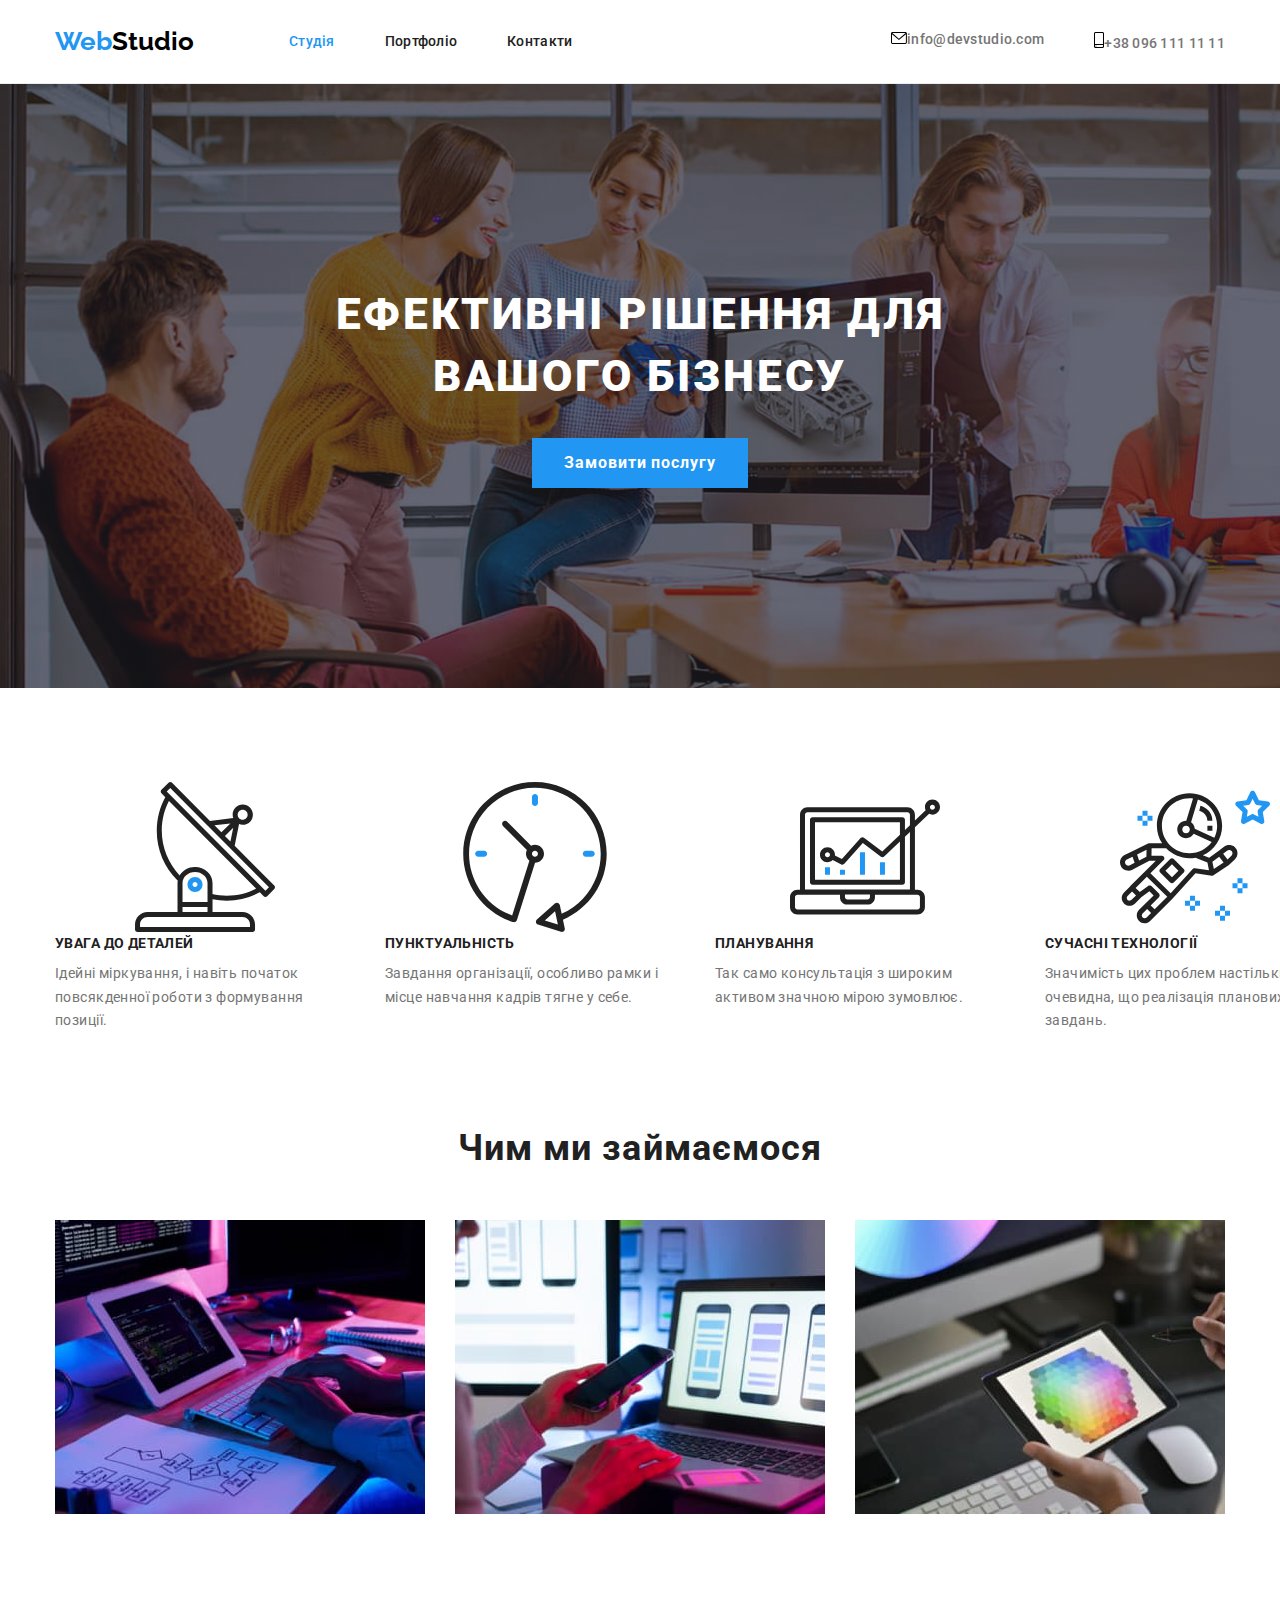
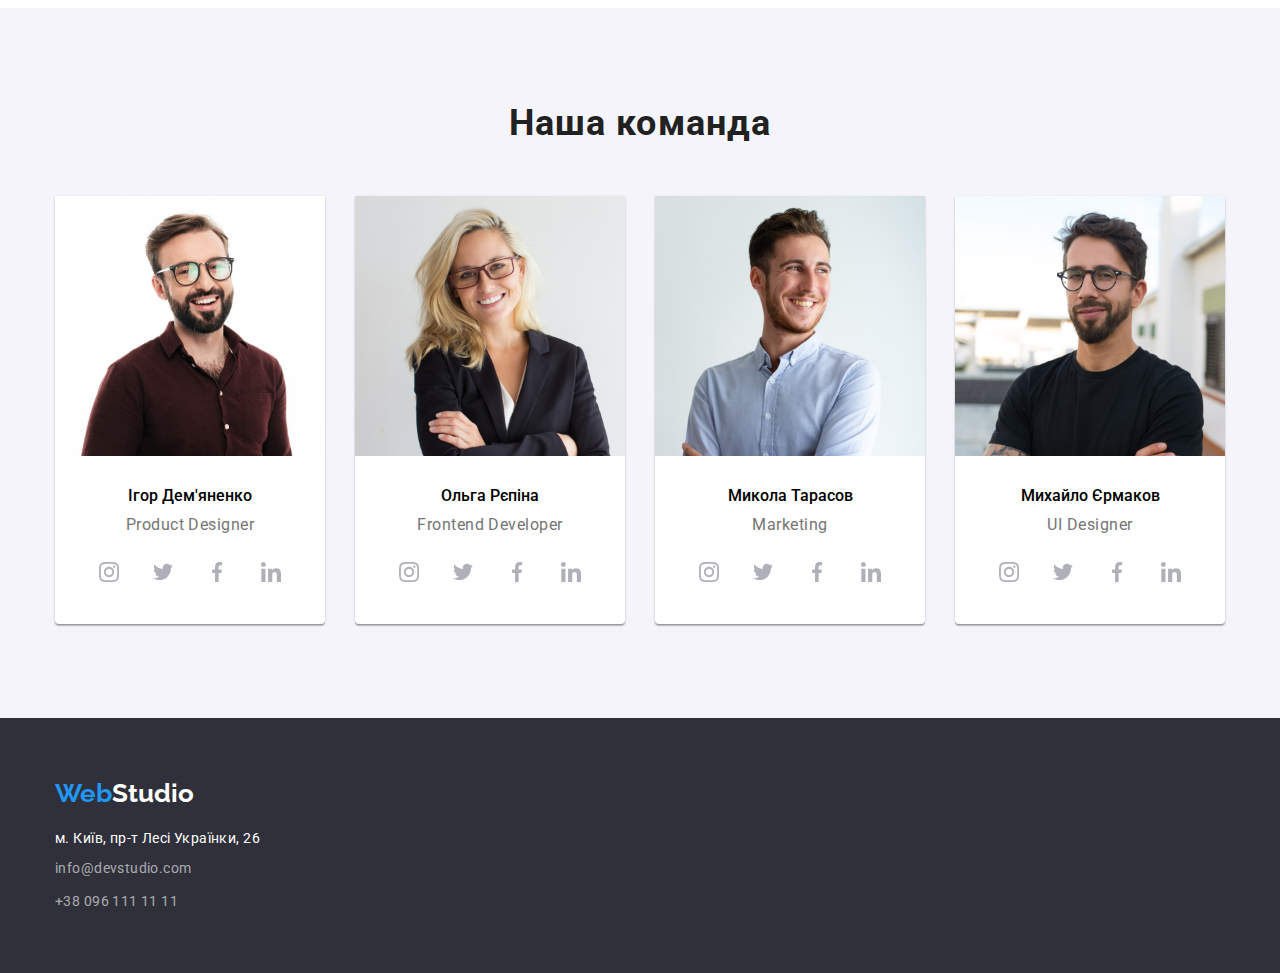
==== commit 22bae2c3: "added icons" ====
--- a/index.html
+++ b/index.html
@@ -1,337 +1,307 @@
 <!DOCTYPE html>
 <html lang="uk">
-  <head>
-    <meta charset="UTF-8" />
-    <meta http-equiv="X-UA-Compatible" content="IE=edge" />
-    <meta name="viewport" content="width=device-width, initial-scale=1.0" />
-    <link rel="preconnect" href="https://fonts.googleapis.com" />
-    <link rel="preconnect" href="https://fonts.gstatic.com" crossorigin />
-    <link
-      href="https://fonts.googleapis.com/css2?family=Raleway:wght@700&family=Roboto:wght@400;500;700;900&display=swap"
-      rel="stylesheet"
-    />
-    <title>Webstudio</title>
-    <link
-      rel="stylesheet"
-      href="https://cdnjs.cloudflare.com/ajax/libs/modern-normalize/1.1.0/modern-normalize.min.css"
-    />
-    <link rel="stylesheet" href="./style/style.css" />
-  </head>
-  <body>
-    <header class="header">
-      <div class="container container-header">
-        <nav class="header-nav">
-          <a href="./index.html" class="logo"
-            >Web<span class="logo-studio">Studio</span></a
-          >
-          <ul class="header-list list">
-            <li class="header-item current">
-              <a href="./index.html" class="header-link link">Студія</a>
-            </li>
-            <li class="header-item">
-              <a href="./portfolio.html" class="header-link link">Портфоліо</a>
-            </li>
-            <li class="header-item">
-              <a href="#" class="header-link link">Контакти</a>
-            </li>
-          </ul>
-        </nav>
-        <div class="contacts-wrap">
-          <ul class="header-contact list">
-            <li class="contact-icon">
-              <svg class="" width="16" height="12">
+
+<head>
+  <meta charset="UTF-8" />
+  <meta http-equiv="X-UA-Compatible" content="IE=edge" />
+  <meta name="viewport" content="width=device-width, initial-scale=1.0" />
+  <link rel="preconnect" href="https://fonts.googleapis.com" />
+  <link rel="preconnect" href="https://fonts.gstatic.com" crossorigin />
+  <link href="https://fonts.googleapis.com/css2?family=Raleway:wght@700&family=Roboto:wght@400;500;700;900&display=swap"
+    rel="stylesheet" />
+  <title>Webstudio</title>
+  <link rel="stylesheet"
+    href="https://cdnjs.cloudflare.com/ajax/libs/modern-normalize/1.1.0/modern-normalize.min.css" />
+  <link rel="stylesheet" href="./style/style.css" />
+</head>
+
+<body>
+  <header class="header">
+    <div class="container container-header">
+      <nav class="header-nav">
+        <a href="./index.html" class="logo">Web<span class="logo-studio">Studio</span></a>
+        <ul class="header-list list">
+          <li class="header-item current">
+            <a href="./index.html" class="header-link link">Студія</a>
+          </li>
+          <li class="header-item">
+            <a href="./portfolio.html" class="header-link link">Портфоліо</a>
+          </li>
+          <li class="header-item">
+            <a href="#" class="header-link link">Контакти</a>
+          </li>
+        </ul>
+      </nav>
+      <div class="contacts-wrap">
+        <ul class="header-contact list">
+          <li class="contact-list">
+            <div class="contact-icon">
+              <a href="mailto:info@devstudio.com" class="header-mail link"><svg class="mail" width="16" height="12">
                 <use href="./img/sprite.svg#icon-mail"></use>
+              </svg>info@devstudio.com</a>
+            </div>
+          </li>
+          <li class="contact-list">
+            <div class="">
+              <a href="tel:+380961111111" class="header-tel link"><svg class="telephone" width="10" height="16">
+                <use href="./img/sprite.svg#icon-smartphone"></use>
+              </svg>+38 096 111 11 11</a>
+            </div>
+          </li>
+        </ul>
+      </div>
+    </div>
+  </header>
+  <main>
+    <section class="hero">
+      <div class="wrapper-hero container">
+        <h1 class="hero-title">Ефективні рішення для вашого бізнесу</h1>
+        <button type="button" class="hero-button hero-btn-text">
+          Замовити послугу
+        </button>
+      </div>
+    </section>
+    <!-- Наші особливості -->
+    <section class="our-feauters">
+      <div class="container-feauters container">
+        <h2 hidden class="visually-hidden">Наші особливості</h2>
+        <ul class="feauters-list list">
+          <li class="feauter">
+            <div class="feauter-container">
+              <svg class="feauter-icon">
+                <use href="./img/sprite.svg#icon-antenna"></use>
               </svg>
-              <a href="mailto:info@devstudio.com" class="header-mail link"
-                >info@devstudio.com</a
-              >
-            </li>
-            <li class="contact-icon">
-              <svg class="" width="10" height="16">
-                <use href="./img/sprite.svg#icon-smartphone"></use>
+            </div>
+            <h3 class="feautrs-item">Увага до деталей</h3>
+            <p class="feauters-text">
+              Ідейні міркування, і навіть початок повсякденної роботи з
+              формування позиції.
+            </p>
+          </li>
+          <li class="feauter">
+            <div class="feauter-container">
+              <svg class="feauter-icon">
+                <use href="./img/sprite.svg#icon-clock"></use>
               </svg>
-              <a href="tel:+380961111111" class="header-tel link"
-                >+38 096 111 11 11</a
-              >
-            </li>
-          </ul>
-        </div>
-      </div>
-    </header>
-    <main>
-      <section class="hero">
-        <div class="wrapper-hero container">
-          <h1 class="hero-title">Ефективні рішення для вашого бізнесу</h1>
-          <button type="button" class="hero-button hero-btn-text">
-            Замовити послугу
-          </button>
-        </div>
-      </section>
-      <!-- Наші особливості -->
-      <section class="our-feauters">
-        <div class="container-feauters container">
-          <h2 hidden class="visually-hidden">Наші особливості</h2>
-          <ul class="feauters-list list">
-            <li class="feauter">
-              <h3 class="feautrs-item">Увага до деталей</h3>
-              <p class="feauters-text">
-                Ідейні міркування, і навіть початок повсякденної роботи з
-                формування позиції.
-              </p>
-            </li>
-            <li class="feauter">
-              <h3 class="feautrs-item">Пунктуальність</h3>
-              <p class="feauters-text">
-                Завдання організації, особливо рамки і місце навчання кадрів
-                тягне у себе.
-              </p>
-            </li>
-            <li class="feauter">
-              <h3 class="feautrs-item">Планування</h3>
-              <p class="feauters-text">
-                Так само консультація з широким активом значною мірою зумовлює.
-              </p>
-            </li>
-            <li class="feauter">
-              <h3 class="feautrs-item">Сучасні технології</h3>
-              <p class="feauters-text">
-                Значимість цих проблем настільки очевидна, що реалізація
-                планових завдань.
-              </p>
-            </li>
-          </ul>
-        </div>
-      </section>
-      <!-- Чим ми займаємося -->
-      <section class="gallery">
-        <div class="container-gallery container">
-          <h2 class="gallery-item">Чим ми займаємося</h2>
-          <ul class="list list-gallery">
-            <li class="gallery-img">
-              <img
-                src="./img/work1.jpg"
-                alt="робота за комп`ютером"
-                width="370"
-                height="294"
-              />
-            </li>
-            <li class="gallery-img">
-              <img
-                src="./img/computer2.jpg"
-                alt="додаток до телефону"
-                width="370"
-                height="294"
-              />
-            </li>
-            <li class="gallery-img">
-              <img
-                src="./img/palette3.jpg"
-                alt="палітра кольорів"
-                width="370"
-                height="294"
-              />
-            </li>
-          </ul>
-        </div>
-      </section>
-      <!-- Наша команда -->
-      <section class="team">
-        <div class="container-team container">
-          <h2 class="our-team">Наша команда</h2>
-          <ul class="list team-section">
-            <li class="team-list">
-              <img
-                src="./img/team1.jpg"
-                alt="Ігор Дем'яненко"
-                width="270"
-                height="260"
-              />
-              <div class="team-content">
-                <h3 class="team-item">Ігор Дем'яненко</h3>
-                <p class="team-text">Product Designer</p>
-                <ul class="our-team-social list">
-                  <li class="social-item">
-                    <a href="" class="social-link">
-                      <svg class="icon-link">
-                        <use href="./img/sprite.svg#icon-instagram"></use>
-                      </svg>
-                    </a>
-                  </li>
-                  <li class="social-item">
-                    <a href="" class="social-link">
-                      <svg class="icon-link">
-                        <use href="./img/sprite.svg#icon-twitter"></use>
-                      </svg>
-                    </a>
-                  </li>
-                  <li class="social-item">
-                    <a href="" class="social-link">
-                      <svg class="icon-link">
-                        <use href="./img/sprite.svg#icon-facebook"></use>
-                      </svg>
-                    </a>
-                  </li>
-                  <li class="social-item">
-                    <a href="" class="social-link"
-                      ><svg class="icon-link">
-                        <use href="./img/sprite.svg#icon-linkedin"></use></svg></a>
-                  </li>
-                </ul>
-              </div>
-            </li>
-            <li class="team-list">
-              <img
-                src="./img/team2.jpg"
-                alt="Ольга Рєпіна"
-                width="270"
-                height="260"
-              />
-              <div class="team-content">
-                <h3 class="team-item">Ольга Рєпіна</h3>
-                <p class="team-text">Frontend Developer</p>
-                <ul class="our-team-social list">
-                  <li class="social-item">
-                    <a href="" class="social-link">
-                      <svg class="icon-link">
-                        <use href="./img/sprite.svg#icon-instagram"></use>
-                      </svg>
-                    </a>
-                  </li>
-                  <li class="social-item">
-                    <a href="" class="social-link">
-                      <svg class="icon-link">
-                        <use href="./img/sprite.svg#icon-twitter"></use>
-                      </svg>
-                    </a>
-                  </li>
-                  <li class="social-item">
-                    <a href="" class="social-link">
-                      <svg class="icon-link">
-                        <use href="./img/sprite.svg#icon-facebook"></use>
-                      </svg>
-                    </a>
-                  </li>
-                  <li class="social-item">
-                    <a href="" class="social-link"><svg class="icon-link">
-                        <use href="./img/sprite.svg#icon-linkedin"></use>
-                      </svg></a>
-                  </li>
-                </ul>
-              </div>
-            </li>
-            <li class="team-list">
-              <img
-                src="./img/team3.jpg"
-                alt="Микола Тарасов"
-                width="270"
-                height="260"
-              />
-              <div class="team-content">
-                <h3 class="team-item">Микола Тарасов</h3>
-                <p class="team-text">Marketing</p>
-                <ul class="our-team-social list">
-                  <li class="social-item">
-                    <a href="" class="social-link">
-                      <svg class="icon-link">
-                        <use href="./img/sprite.svg#icon-instagram"></use>
-                      </svg>
-                    </a>
-                  </li>
-                  <li class="social-item">
-                    <a href="" class="social-link">
-                      <svg class="icon-link">
-                        <use href="./img/sprite.svg#icon-twitter"></use>
-                      </svg>
-                    </a>
-                  </li>
-                  <li class="social-item">
-                    <a href="" class="social-link">
-                      <svg class="icon-link">
-                        <use href="./img/sprite.svg#icon-facebook"></use>
-                      </svg>
-                    </a>
-                  </li>
-                  <li class="social-item">
-                    <a href="" class="social-link"><svg class="icon-link">
-                        <use href="./img/sprite.svg#icon-linkedin"></use>
-                      </svg></a>
-                  </li>
-                </ul>
-              </div>
-            </li>
-            <li class="team-list">
-              <img
-                src="./img/team4.jpg"
-                alt="Михайло Єрмаков"
-                width="270"
-                height="260"
-              />
-              <div class="team-content">
-                <h3 class="team-item">Михайло Єрмаков</h3>
-                <p class="team-text">UI Designer</p>
-                <ul class="our-team-social list">
-                  <li class="social-item">
-                    <a href="" class="social-link">
-                      <svg class="icon-link">
-                        <use href="./img/sprite.svg#icon-instagram"></use>
-                      </svg>
-                    </a>
-                  </li>
-                  <li class="social-item">
-                    <a href="" class="social-link">
-                      <svg class="icon-link">
-                        <use href="./img/sprite.svg#icon-twitter"></use>
-                      </svg>
-                    </a>
-                  </li>
-                  <li class="social-item">
-                    <a href="" class="social-link">
-                      <svg class="icon-link">
-                        <use href="./img/sprite.svg#icon-facebook"></use>
-                      </svg>
-                    </a>
-                  </li>
-                  <li class="social-item">
-                    <a href="" class="social-link"><svg class="icon-link">
-                        <use href="./img/sprite.svg#icon-linkedin"></use>
-                      </svg></a>
-                  </li>
-                </ul>
-              </div>
-            </li>
-          </ul>
-        </div>
-      </section>
-    </main>
-    <footer class="footer">
-      <div class="container-footer container">
-        <a href="./index.html" class="footer-logo"
-          >Web<span class="logo-second">Studio</span></a
-        >
-        <address class="footer-address">
-          <ul class="list">
-            <li class="address-list">
-              <a
-                href="https://www.google.com/maps/place/%D0%B1%D1%83%D0%BB.+%D0%9B%D0%B5%D1%81%D0%B8+%D0%A3%D0%BA%D1%80%D0%B0%D0%B8%D0%BD%D0%BA%D0%B8,+26,+%D0%9A%D0%B8%D0%B5%D0%B2,+02000/@50.426584,30.5341586,17z/data=!3m1!4b1!4m5!3m4!1s0x40d4cf0e033ecbe9:0x57a4dffefec77da0!8m2!3d50.4265807!4d30.538385"
-                target="_blank"
-                rel="noopener noreferrer nofollow"
-                class="address link"
-                >м. Київ, пр-т Лесі Українки, 26</a
-              >
-            </li>
-            <li class="address-list">
-              <a href="mailto:info@devstudio.com" class="footer-mail link"
-                >info@devstudio.com</a
-              >
-            </li>
-            <li class="address-list">
-              <a href="tel:+380961111111" class="footer-tel link"
-                >+38 096 111 11 11</a
-              >
-            </li>
-          </ul>
-        </address>
-      </div>
-    </footer>
-  </body>
-</html>
+            </div>
+            <h3 class="feautrs-item">Пунктуальність</h3>
+            <p class="feauters-text">
+              Завдання організації, особливо рамки і місце навчання кадрів
+              тягне у себе.
+            </p>
+          </li>
+          <li class="feauter">
+            <div class="feauter-container">
+              <svg class="feauter-icon">
+                <use href="./img/sprite.svg#icon-diagram"></use>
+              </svg>
+            </div>
+            <h3 class="feautrs-item">Планування</h3>
+            <p class="feauters-text">
+              Так само консультація з широким активом значною мірою зумовлює.
+            </p>
+          </li>
+          <li class="feauter">
+            <div class="feauter-container">
+              <svg class="feauter-icon">
+                <use href="./img/sprite.svg#icon-astronaut"></use>
+              </svg>
+            </div>
+            <h3 class="feautrs-item">Сучасні технології</h3>
+            <p class="feauters-text">
+              Значимість цих проблем настільки очевидна, що реалізація
+              планових завдань.
+            </p>
+          </li>
+        </ul>
+      </div>
+    </section>
+    <!-- Чим ми займаємося -->
+    <section class="gallery">
+      <div class="container-gallery container">
+        <h2 class="gallery-item">Чим ми займаємося</h2>
+        <ul class="list list-gallery">
+          <li class="gallery-img">
+            <img src="./img/work1.jpg" alt="робота за комп`ютером" width="370" height="294" />
+          </li>
+          <li class="gallery-img">
+            <img src="./img/computer2.jpg" alt="додаток до телефону" width="370" height="294" />
+          </li>
+          <li class="gallery-img">
+            <img src="./img/palette3.jpg" alt="палітра кольорів" width="370" height="294" />
+          </li>
+        </ul>
+      </div>
+    </section>
+    <!-- Наша команда -->
+    <section class="team">
+      <div class="container-team container">
+        <h2 class="our-team">Наша команда</h2>
+        <ul class="list team-section">
+          <li class="team-list">
+            <img src="./img/team1.jpg" alt="Ігор Дем'яненко" width="270" height="260" />
+            <div class="team-content">
+              <h3 class="team-item">Ігор Дем'яненко</h3>
+              <p class="team-text">Product Designer</p>
+              <ul class="our-team-social list">
+                <li class="social-item">
+                  <a href="" class="social-link">
+                    <svg class="icon-link">
+                      <use href="./img/sprite.svg#icon-instagram"></use>
+                    </svg>
+                  </a>
+                </li>
+                <li class="social-item">
+                  <a href="" class="social-link">
+                    <svg class="icon-link">
+                      <use href="./img/sprite.svg#icon-twitter"></use>
+                    </svg>
+                  </a>
+                </li>
+                <li class="social-item">
+                  <a href="" class="social-link">
+                    <svg class="icon-link">
+                      <use href="./img/sprite.svg#icon-facebook"></use>
+                    </svg>
+                  </a>
+                </li>
+                <li class="social-item">
+                  <a href="" class="social-link"><svg class="icon-link">
+                      <use href="./img/sprite.svg#icon-linkedin"></use>
+                    </svg></a>
+                </li>
+              </ul>
+            </div>
+          </li>
+          <li class="team-list">
+            <img src="./img/team2.jpg" alt="Ольга Рєпіна" width="270" height="260" />
+            <div class="team-content">
+              <h3 class="team-item">Ольга Рєпіна</h3>
+              <p class="team-text">Frontend Developer</p>
+              <ul class="our-team-social list">
+                <li class="social-item">
+                  <a href="" class="social-link">
+                    <svg class="icon-link">
+                      <use href="./img/sprite.svg#icon-instagram"></use>
+                    </svg>
+                  </a>
+                </li>
+                <li class="social-item">
+                  <a href="" class="social-link">
+                    <svg class="icon-link">
+                      <use href="./img/sprite.svg#icon-twitter"></use>
+                    </svg>
+                  </a>
+                </li>
+                <li class="social-item">
+                  <a href="" class="social-link">
+                    <svg class="icon-link">
+                      <use href="./img/sprite.svg#icon-facebook"></use>
+                    </svg>
+                  </a>
+                </li>
+                <li class="social-item">
+                  <a href="" class="social-link"><svg class="icon-link">
+                      <use href="./img/sprite.svg#icon-linkedin"></use>
+                    </svg></a>
+                </li>
+              </ul>
+            </div>
+          </li>
+          <li class="team-list">
+            <img src="./img/team3.jpg" alt="Микола Тарасов" width="270" height="260" />
+            <div class="team-content">
+              <h3 class="team-item">Микола Тарасов</h3>
+              <p class="team-text">Marketing</p>
+              <ul class="our-team-social list">
+                <li class="social-item">
+                  <a href="" class="social-link">
+                    <svg class="icon-link">
+                      <use href="./img/sprite.svg#icon-instagram"></use>
+                    </svg>
+                  </a>
+                </li>
+                <li class="social-item">
+                  <a href="" class="social-link">
+                    <svg class="icon-link">
+                      <use href="./img/sprite.svg#icon-twitter"></use>
+                    </svg>
+                  </a>
+                </li>
+                <li class="social-item">
+                  <a href="" class="social-link">
+                    <svg class="icon-link">
+                      <use href="./img/sprite.svg#icon-facebook"></use>
+                    </svg>
+                  </a>
+                </li>
+                <li class="social-item">
+                  <a href="" class="social-link"><svg class="icon-link">
+                      <use href="./img/sprite.svg#icon-linkedin"></use>
+                    </svg></a>
+                </li>
+              </ul>
+            </div>
+          </li>
+          <li class="team-list">
+            <img src="./img/team4.jpg" alt="Михайло Єрмаков" width="270" height="260" />
+            <div class="team-content">
+              <h3 class="team-item">Михайло Єрмаков</h3>
+              <p class="team-text">UI Designer</p>
+              <ul class="our-team-social list">
+                <li class="social-item">
+                  <a href="" class="social-link">
+                    <svg class="icon-link">
+                      <use href="./img/sprite.svg#icon-instagram"></use>
+                    </svg>
+                  </a>
+                </li>
+                <li class="social-item">
+                  <a href="" class="social-link">
+                    <svg class="icon-link">
+                      <use href="./img/sprite.svg#icon-twitter"></use>
+                    </svg>
+                  </a>
+                </li>
+                <li class="social-item">
+                  <a href="" class="social-link">
+                    <svg class="icon-link">
+                      <use href="./img/sprite.svg#icon-facebook"></use>
+                    </svg>
+                  </a>
+                </li>
+                <li class="social-item">
+                  <a href="" class="social-link"><svg class="icon-link">
+                      <use href="./img/sprite.svg#icon-linkedin"></use>
+                    </svg></a>
+                </li>
+              </ul>
+            </div>
+          </li>
+        </ul>
+      </div>
+    </section>
+  </main>
+  <footer class="footer">
+    <div class="container-footer container">
+      <a href="./index.html" class="footer-logo">Web<span class="logo-second">Studio</span></a>
+      <address class="footer-address">
+        <ul class="list">
+          <li class="address-list">
+            <a href="https://www.google.com/maps/place/%D0%B1%D1%83%D0%BB.+%D0%9B%D0%B5%D1%81%D0%B8+%D0%A3%D0%BA%D1%80%D0%B0%D0%B8%D0%BD%D0%BA%D0%B8,+26,+%D0%9A%D0%B8%D0%B5%D0%B2,+02000/@50.426584,30.5341586,17z/data=!3m1!4b1!4m5!3m4!1s0x40d4cf0e033ecbe9:0x57a4dffefec77da0!8m2!3d50.4265807!4d30.538385"
+              target="_blank" rel="noopener noreferrer nofollow" class="address link">м. Київ, пр-т Лесі Українки,
+              26</a>
+          </li>
+          <li class="address-list">
+            <a href="mailto:info@devstudio.com" class="footer-mail link">info@devstudio.com</a>
+          </li>
+          <li class="address-list">
+            <a href="tel:+380961111111" class="footer-tel link">+38 096 111 11 11</a>
+          </li>
+        </ul>
+      </address>
+    </div>
+  </footer>
+</body>
+
+</html>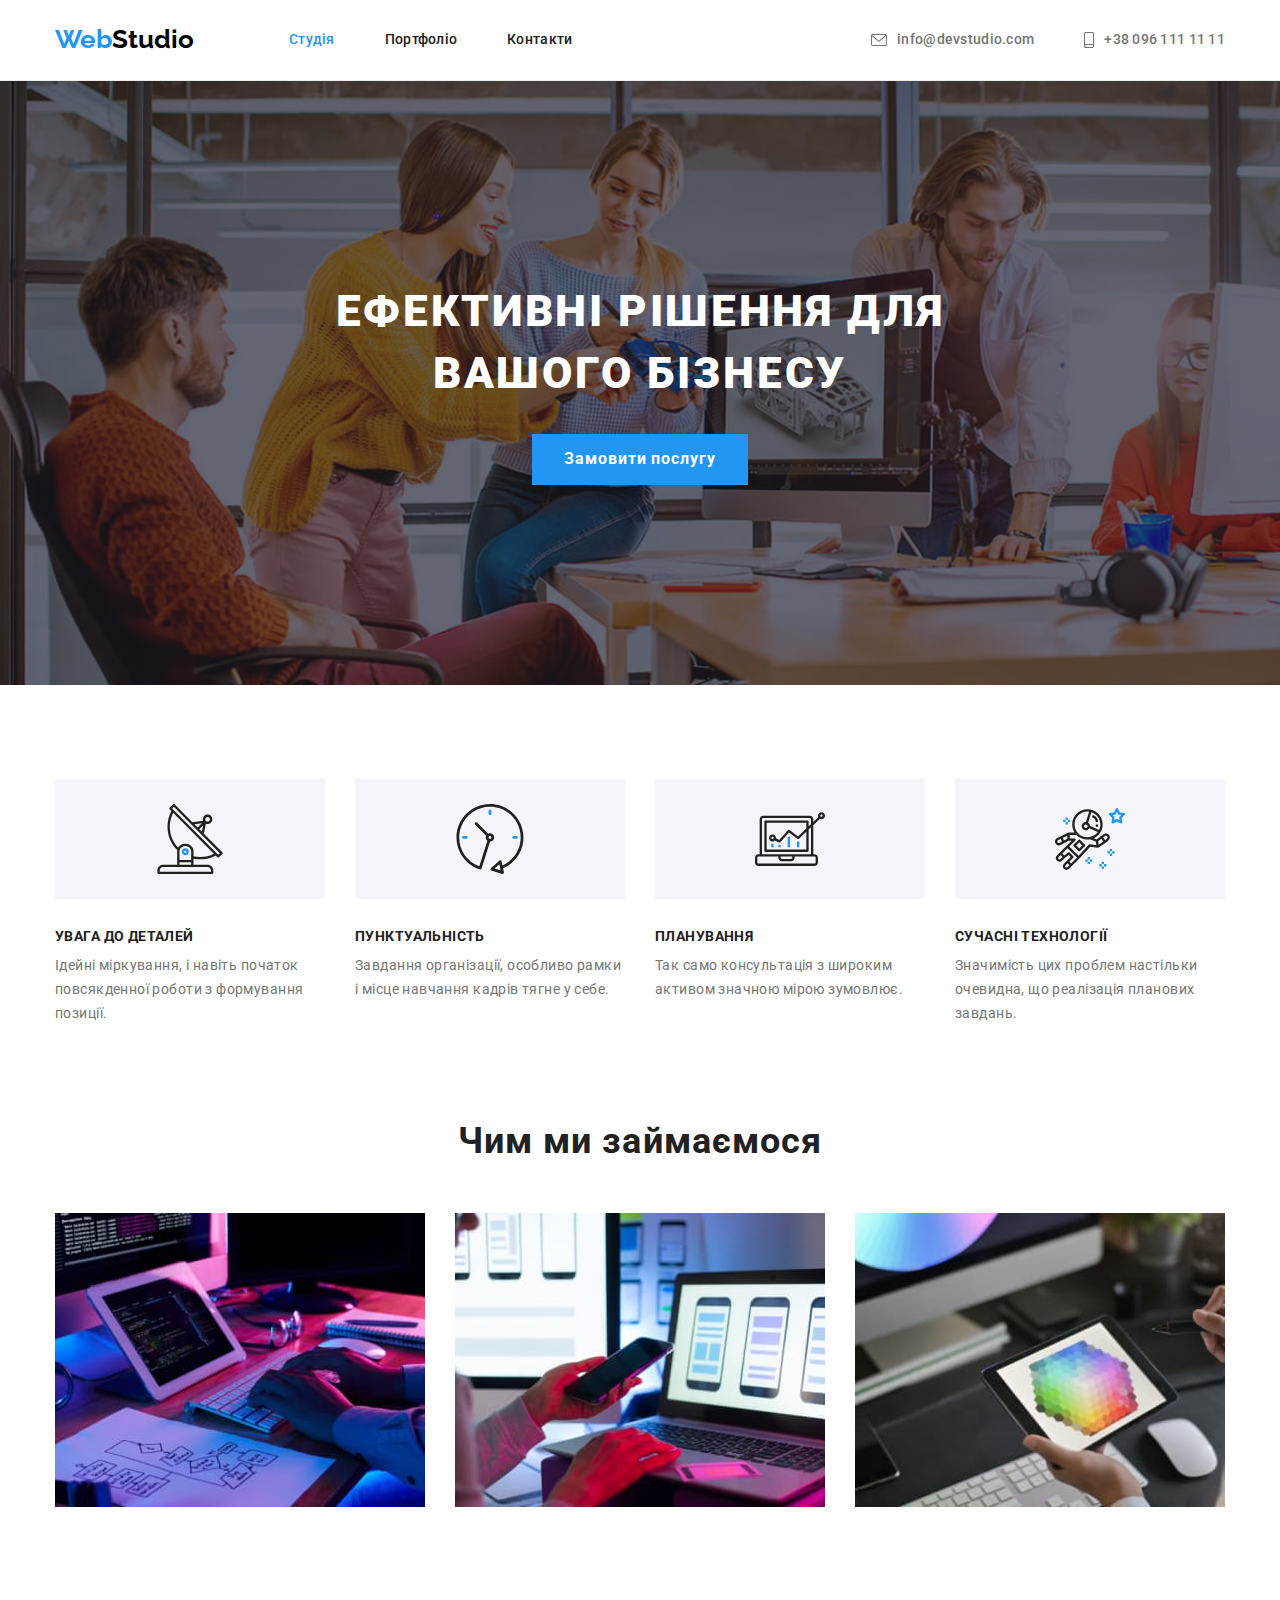
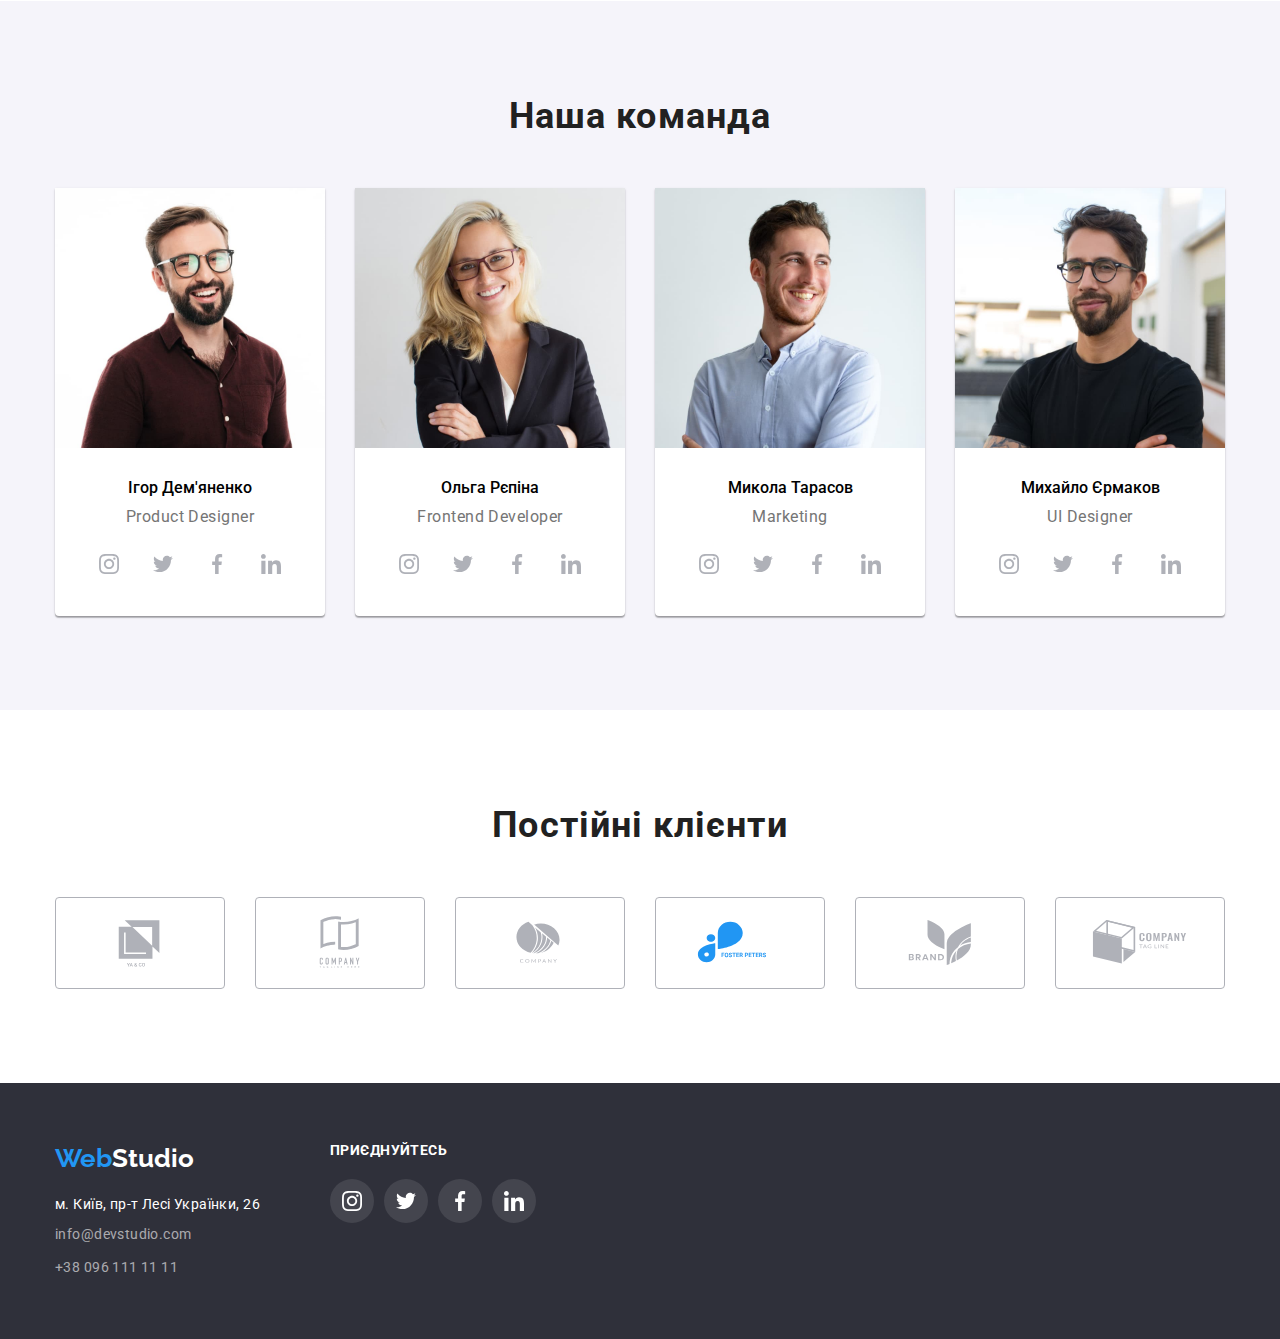
==== commit 91b343b7: "update index.html" ====
--- a/index.html
+++ b/index.html
@@ -1,307 +1,443 @@
 <!DOCTYPE html>
 <html lang="uk">
-
-<head>
-  <meta charset="UTF-8" />
-  <meta http-equiv="X-UA-Compatible" content="IE=edge" />
-  <meta name="viewport" content="width=device-width, initial-scale=1.0" />
-  <link rel="preconnect" href="https://fonts.googleapis.com" />
-  <link rel="preconnect" href="https://fonts.gstatic.com" crossorigin />
-  <link href="https://fonts.googleapis.com/css2?family=Raleway:wght@700&family=Roboto:wght@400;500;700;900&display=swap"
-    rel="stylesheet" />
-  <title>Webstudio</title>
-  <link rel="stylesheet"
-    href="https://cdnjs.cloudflare.com/ajax/libs/modern-normalize/1.1.0/modern-normalize.min.css" />
-  <link rel="stylesheet" href="./style/style.css" />
-</head>
-
-<body>
-  <header class="header">
-    <div class="container container-header">
-      <nav class="header-nav">
-        <a href="./index.html" class="logo">Web<span class="logo-studio">Studio</span></a>
-        <ul class="header-list list">
-          <li class="header-item current">
-            <a href="./index.html" class="header-link link">Студія</a>
+  <head>
+    <meta charset="UTF-8" />
+    <meta http-equiv="X-UA-Compatible" content="IE=edge" />
+    <meta name="viewport" content="width=device-width, initial-scale=1.0" />
+    <link rel="preconnect" href="https://fonts.googleapis.com" />
+    <link rel="preconnect" href="https://fonts.gstatic.com" crossorigin />
+    <link
+      href="https://fonts.googleapis.com/css2?family=Raleway:wght@700&family=Roboto:wght@400;500;700;900&display=swap"
+      rel="stylesheet"
+    />
+    <title>Webstudio</title>
+    <link
+      rel="stylesheet"
+      href="https://cdnjs.cloudflare.com/ajax/libs/modern-normalize/1.1.0/modern-normalize.min.css"
+    />
+    <link rel="stylesheet" href="./style/style.css" />
+  </head>
+
+  <body>
+    <header class="header">
+      <div class="container container-header">
+        <nav class="header-nav">
+          <a href="./index.html" class="logo"
+            >Web<span class="logo-studio">Studio</span></a
+          >
+          <ul class="header-list list">
+            <li class="header-item current">
+              <a href="./index.html" class="header-link link">Студія</a>
+            </li>
+            <li class="header-item">
+              <a href="./portfolio.html" class="header-link link">Портфоліо</a>
+            </li>
+            <li class="header-item">
+              <a href="#" class="header-link link">Контакти</a>
+            </li>
+          </ul>
+        </nav>
+        <div class="contacts-wrap">
+          <ul class="header-contact list">
+            <li class="contact-list">
+              <div class="contact-icon">
+                <a href="mailto:info@devstudio.com" class="header-mail link"
+                  ><svg class="mail" width="16" height="12">
+                    <use href="./img/sprite.svg#icon-mail"></use></svg> info@devstudio.com</a
+                >
+              </div>
+            </li>
+            <li class="contact-list">
+              <div class="">
+                <a href="tel:+380961111111" class="header-tel link"
+                  ><svg class="telephone" width="10" height="16">
+                    <use href="./img/sprite.svg#icon-smartphone"></use></svg> +38 096 111 11 11</a
+                >
+              </div>
+            </li>
+          </ul>
+        </div>
+      </div>
+    </header>
+    <main>
+      <section class="hero">
+        <div class="wrapper-hero container">
+          <h1 class="hero-title">Ефективні рішення для вашого бізнесу</h1>
+          <button type="button" class="hero-button hero-btn-text">
+            Замовити послугу
+          </button>
+        </div>
+      </section>
+      <!-- Наші особливості -->
+      <section class="our-feauters">
+        <div class="container-feauters container">
+          <h2 hidden class="visually-hidden">Наші особливості</h2>
+          <ul class="feauters-list list">
+            <li class="feauter">
+              <div class="feauter-container">
+                <svg class="feauter-icon">
+                  <use href="./img/sprite.svg#icon-antenna"></use>
+                </svg>
+              </div>
+              <h3 class="feautrs-item">Увага до деталей</h3>
+              <p class="feauters-text">
+                Ідейні міркування, і навіть початок повсякденної роботи з
+                формування позиції.
+              </p>
+            </li>
+            <li class="feauter">
+              <div class="feauter-container">
+                <svg class="feauter-icon">
+                  <use href="./img/sprite.svg#icon-clock"></use>
+                </svg>
+              </div>
+              <h3 class="feautrs-item">Пунктуальність</h3>
+              <p class="feauters-text">
+                Завдання організації, особливо рамки і місце навчання кадрів
+                тягне у себе.
+              </p>
+            </li>
+            <li class="feauter">
+              <div class="feauter-container">
+                <svg class="feauter-icon">
+                  <use href="./img/sprite.svg#icon-diagram"></use>
+                </svg>
+              </div>
+              <h3 class="feautrs-item">Планування</h3>
+              <p class="feauters-text">
+                Так само консультація з широким активом значною мірою зумовлює.
+              </p>
+            </li>
+            <li class="feauter">
+              <div class="feauter-container">
+                <svg class="feauter-icon">
+                  <use href="./img/sprite.svg#icon-astronaut"></use>
+                </svg>
+              </div>
+              <h3 class="feautrs-item">Сучасні технології</h3>
+              <p class="feauters-text">
+                Значимість цих проблем настільки очевидна, що реалізація
+                планових завдань.
+              </p>
+            </li>
+          </ul>
+        </div>
+      </section>
+      <!-- Чим ми займаємося -->
+      <section class="gallery">
+        <div class="container-gallery container">
+          <h2 class="gallery-item">Чим ми займаємося</h2>
+          <ul class="list list-gallery">
+            <li class="gallery-img">
+              <img
+                src="./img/work1.jpg"
+                alt="робота за комп`ютером"
+                width="370"
+                height="294"
+              />
+            </li>
+            <li class="gallery-img">
+              <img
+                src="./img/computer2.jpg"
+                alt="додаток до телефону"
+                width="370"
+                height="294"
+              />
+            </li>
+            <li class="gallery-img">
+              <img
+                src="./img/palette3.jpg"
+                alt="палітра кольорів"
+                width="370"
+                height="294"
+              />
+            </li>
+          </ul>
+        </div>
+      </section>
+      <!-- Наша команда -->
+      <section class="team">
+        <div class="container-team container">
+          <h2 class="our-team">Наша команда</h2>
+          <ul class="list team-section">
+            <li class="team-list">
+              <img
+                src="./img/team1.jpg"
+                alt="Ігор Дем'яненко"
+                width="270"
+                height="260"
+              />
+              <div class="team-content">
+                <h3 class="team-item">Ігор Дем'яненко</h3>
+                <p class="team-text">Product Designer</p>
+                <ul class="our-team-social list">
+                  <li class="social-item">
+                    <a href="" class="social-link">
+                      <svg class="icon-link">
+                        <use href="./img/sprite.svg#icon-instagram"></use>
+                      </svg>
+                    </a>
+                  </li>
+                  <li class="social-item">
+                    <a href="" class="social-link">
+                      <svg class="icon-link">
+                        <use href="./img/sprite.svg#icon-twitter"></use>
+                      </svg>
+                    </a>
+                  </li>
+                  <li class="social-item">
+                    <a href="" class="social-link">
+                      <svg class="icon-link">
+                        <use href="./img/sprite.svg#icon-facebook"></use>
+                      </svg>
+                    </a>
+                  </li>
+                  <li class="social-item">
+                    <a href="" class="social-link"
+                      ><svg class="icon-link">
+                        <use href="./img/sprite.svg#icon-linkedin"></use></svg> 
+                    </a>
+                  </li>
+                </ul>
+              </div>
+            </li>
+            <li class="team-list">
+              <img
+                src="./img/team2.jpg"
+                alt="Ольга Рєпіна"
+                width="270"
+                height="260"
+              />
+              <div class="team-content">
+                <h3 class="team-item">Ольга Рєпіна</h3>
+                <p class="team-text">Frontend Developer</p>
+                <ul class="our-team-social list">
+                  <li class="social-item">
+                    <a href="" class="social-link">
+                      <svg class="icon-link">
+                        <use href="./img/sprite.svg#icon-instagram"></use>
+                      </svg>
+                    </a>
+                  </li>
+                  <li class="social-item">
+                    <a href="" class="social-link">
+                      <svg class="icon-link">
+                        <use href="./img/sprite.svg#icon-twitter"></use>
+                      </svg>
+                    </a>
+                  </li>
+                  <li class="social-item">
+                    <a href="" class="social-link">
+                      <svg class="icon-link">
+                        <use href="./img/sprite.svg#icon-facebook"></use>
+                      </svg>
+                    </a>
+                  </li>
+                  <li class="social-item">
+                    <a href="" class="social-link"
+                      ><svg class="icon-link">
+                        <use href="./img/sprite.svg#icon-linkedin"></use></svg>
+                    </a>
+                  </li>
+                </ul>
+              </div>
+            </li>
+            <li class="team-list">
+              <img
+                src="./img/team3.jpg"
+                alt="Микола Тарасов"
+                width="270"
+                height="260"
+              />
+              <div class="team-content">
+                <h3 class="team-item">Микола Тарасов</h3>
+                <p class="team-text">Marketing</p>
+                <ul class="our-team-social list">
+                  <li class="social-item">
+                    <a href="" class="social-link">
+                      <svg class="icon-link">
+                        <use href="./img/sprite.svg#icon-instagram"></use>
+                      </svg>
+                    </a>
+                  </li>
+                  <li class="social-item">
+                    <a href="" class="social-link">
+                      <svg class="icon-link">
+                        <use href="./img/sprite.svg#icon-twitter"></use>
+                      </svg>
+                    </a>
+                  </li>
+                  <li class="social-item">
+                    <a href="" class="social-link">
+                      <svg class="icon-link">
+                        <use href="./img/sprite.svg#icon-facebook"></use>
+                      </svg>
+                    </a>
+                  </li>
+                  <li class="social-item">
+                    <a href="" class="social-link"
+                      ><svg class="icon-link">
+                        <use href="./img/sprite.svg#icon-linkedin"></use></svg>
+                    </a>
+                  </li>
+                </ul>
+              </div>
+            </li>
+            <li class="team-list">
+              <img
+                src="./img/team4.jpg"
+                alt="Михайло Єрмаков"
+                width="270"
+                height="260"
+              />
+              <div class="team-content">
+                <h3 class="team-item">Михайло Єрмаков</h3>
+                <p class="team-text">UI Designer</p>
+                <ul class="our-team-social list">
+                  <li class="social-item">
+                    <a href="" class="social-link">
+                      <svg class="icon-link">
+                        <use href="./img/sprite.svg#icon-instagram"></use>
+                      </svg>
+                    </a>
+                  </li>
+                  <li class="social-item">
+                    <a href="" class="social-link">
+                      <svg class="icon-link">
+                        <use href="./img/sprite.svg#icon-twitter"></use>
+                      </svg>
+                    </a>
+                  </li>
+                  <li class="social-item">
+                    <a href="" class="social-link">
+                      <svg class="icon-link">
+                        <use href="./img/sprite.svg#icon-facebook"></use>
+                      </svg>
+                    </a>
+                  </li>
+                  <li class="social-item">
+                    <a href="" class="social-link"
+                      ><svg class="icon-link">
+                        <use href="./img/sprite.svg#icon-linkedin"></use></svg> 
+                    </a>
+                  </li>
+                </ul>
+              </div>
+            </li>
+          </ul>
+        </div>
+      </section>
+      <section>
+        <div class="regular-customers container">
+          <h2 class="item-clients">Постійні клієнти</h2>
+          <ul class="logo-list list">
+            <li class="border-logo">
+              <a href="" class="link-logo"
+                ><svg class="icon-logo">
+                  <use href="./img/sprite.svg#icon-yaco-logo"></use></svg>
+              </a>
+            </li>
+
+            <li class="border-logo">
+              <a href="" class="link-logo"
+                ><svg class="icon-logo">
+                  <use href="./img/sprite.svg#icon-tagline-logo"></use></svg>
+              </a>
+            </li>
+
+            <li class="border-logo">
+              <a href="" class="link-logo"
+                ><svg class="icon-logo">
+                  <use href="./img/sprite.svg#icon-company-logo"></use></svg>
+              </a>
+            </li>
+
+            <li class="border-logo">
+              <a href=""class="link-logo"
+                ><svg class="icon-logo">
+                  <use href="./img/sprite.svg#icon-foster-logo"></use></svg>
+              </a>
+            </li>
+
+            <li class="border-logo">
+              <a href="" class="link-logo"
+                ><svg class="icon-logo">
+                  <use href="./img/sprite.svg#icon-brand-logo"></use></svg>
+              </a>
+            </li>
+
+            <li class="border-logo">
+              <a href="" class="link-logo"
+                > <svg class="icon-logo">
+                  <use href="./img/sprite.svg#icon-cube-logo"></use> </svg></a>
+            </li>
+          </ul>
+        </div>
+      </section>
+    </main>
+    <footer class="footer">
+      <div class="footer-list  container">
+        <div class="container-footer">
+          <a href="./index.html" class="footer-logo"
+            >Web<span class="logo-second">Studio</span></a
+          >
+          <address class="footer-address">
+            <ul class="list">
+              <li class="address-list">
+                <a
+                  href="https://www.google.com/maps/place/%D0%B1%D1%83%D0%BB.+%D0%9B%D0%B5%D1%81%D0%B8+%D0%A3%D0%BA%D1%80%D0%B0%D0%B8%D0%BD%D0%BA%D0%B8,+26,+%D0%9A%D0%B8%D0%B5%D0%B2,+02000/@50.426584,30.5341586,17z/data=!3m1!4b1!4m5!3m4!1s0x40d4cf0e033ecbe9:0x57a4dffefec77da0!8m2!3d50.4265807!4d30.538385"
+                  target="_blank"
+                  rel="noopener noreferrer nofollow"
+                  class="address link"
+                  >м. Київ, пр-т Лесі Українки, 26</a
+                >
+              </li>
+              <li class="address-list">
+                <a href="mailto:info@devstudio.com" class="footer-mail link"
+                  >info@devstudio.com</a
+                >
+              </li>
+              <li class="address-list">
+                <a href="tel:+380961111111" class="footer-tel link"
+                  >+38 096 111 11 11</a
+                >
+              </li>
+            </ul>
+          </address>
+        </div>
+        <div class="join-in">
+        <p class="item-svg">Приєднуйтесь</p>
+        <ul class="join list">
+          <li class="">
+            <a href="" class="join-link">
+              <svg class="join-icon">
+                <use href="./img/sprite.svg#icon-instagram"></use>
+              </svg>
+            </a>
           </li>
-          <li class="header-item">
-            <a href="./portfolio.html" class="header-link link">Портфоліо</a>
+          <li class="">
+            <a href="" class="join-link">
+              <svg class="join-icon">
+                <use href="./img/sprite.svg#icon-twitter"></use>
+              </svg>
+            </a>
           </li>
-          <li class="header-item">
-            <a href="#" class="header-link link">Контакти</a>
+          <li class="">
+            <a href="" class="join-link">
+              <svg class="join-icon">
+                <use href="./img/sprite.svg#icon-facebook"></use>
+              </svg>
+            </a>
           </li>
-        </ul>
-      </nav>
-      <div class="contacts-wrap">
-        <ul class="header-contact list">
-          <li class="contact-list">
-            <div class="contact-icon">
-              <a href="mailto:info@devstudio.com" class="header-mail link"><svg class="mail" width="16" height="12">
-                <use href="./img/sprite.svg#icon-mail"></use>
-              </svg>info@devstudio.com</a>
-            </div>
-          </li>
-          <li class="contact-list">
-            <div class="">
-              <a href="tel:+380961111111" class="header-tel link"><svg class="telephone" width="10" height="16">
-                <use href="./img/sprite.svg#icon-smartphone"></use>
-              </svg>+38 096 111 11 11</a>
-            </div>
+          <li class="">
+            <a href="" class="join-link"
+              ><svg class="join-icon">
+                <use href="./img/sprite.svg#icon-linkedin"></use></svg> 
+            </a>
           </li>
         </ul>
       </div>
     </div>
-  </header>
-  <main>
-    <section class="hero">
-      <div class="wrapper-hero container">
-        <h1 class="hero-title">Ефективні рішення для вашого бізнесу</h1>
-        <button type="button" class="hero-button hero-btn-text">
-          Замовити послугу
-        </button>
-      </div>
-    </section>
-    <!-- Наші особливості -->
-    <section class="our-feauters">
-      <div class="container-feauters container">
-        <h2 hidden class="visually-hidden">Наші особливості</h2>
-        <ul class="feauters-list list">
-          <li class="feauter">
-            <div class="feauter-container">
-              <svg class="feauter-icon">
-                <use href="./img/sprite.svg#icon-antenna"></use>
-              </svg>
-            </div>
-            <h3 class="feautrs-item">Увага до деталей</h3>
-            <p class="feauters-text">
-              Ідейні міркування, і навіть початок повсякденної роботи з
-              формування позиції.
-            </p>
-          </li>
-          <li class="feauter">
-            <div class="feauter-container">
-              <svg class="feauter-icon">
-                <use href="./img/sprite.svg#icon-clock"></use>
-              </svg>
-            </div>
-            <h3 class="feautrs-item">Пунктуальність</h3>
-            <p class="feauters-text">
-              Завдання організації, особливо рамки і місце навчання кадрів
-              тягне у себе.
-            </p>
-          </li>
-          <li class="feauter">
-            <div class="feauter-container">
-              <svg class="feauter-icon">
-                <use href="./img/sprite.svg#icon-diagram"></use>
-              </svg>
-            </div>
-            <h3 class="feautrs-item">Планування</h3>
-            <p class="feauters-text">
-              Так само консультація з широким активом значною мірою зумовлює.
-            </p>
-          </li>
-          <li class="feauter">
-            <div class="feauter-container">
-              <svg class="feauter-icon">
-                <use href="./img/sprite.svg#icon-astronaut"></use>
-              </svg>
-            </div>
-            <h3 class="feautrs-item">Сучасні технології</h3>
-            <p class="feauters-text">
-              Значимість цих проблем настільки очевидна, що реалізація
-              планових завдань.
-            </p>
-          </li>
-        </ul>
-      </div>
-    </section>
-    <!-- Чим ми займаємося -->
-    <section class="gallery">
-      <div class="container-gallery container">
-        <h2 class="gallery-item">Чим ми займаємося</h2>
-        <ul class="list list-gallery">
-          <li class="gallery-img">
-            <img src="./img/work1.jpg" alt="робота за комп`ютером" width="370" height="294" />
-          </li>
-          <li class="gallery-img">
-            <img src="./img/computer2.jpg" alt="додаток до телефону" width="370" height="294" />
-          </li>
-          <li class="gallery-img">
-            <img src="./img/palette3.jpg" alt="палітра кольорів" width="370" height="294" />
-          </li>
-        </ul>
-      </div>
-    </section>
-    <!-- Наша команда -->
-    <section class="team">
-      <div class="container-team container">
-        <h2 class="our-team">Наша команда</h2>
-        <ul class="list team-section">
-          <li class="team-list">
-            <img src="./img/team1.jpg" alt="Ігор Дем'яненко" width="270" height="260" />
-            <div class="team-content">
-              <h3 class="team-item">Ігор Дем'яненко</h3>
-              <p class="team-text">Product Designer</p>
-              <ul class="our-team-social list">
-                <li class="social-item">
-                  <a href="" class="social-link">
-                    <svg class="icon-link">
-                      <use href="./img/sprite.svg#icon-instagram"></use>
-                    </svg>
-                  </a>
-                </li>
-                <li class="social-item">
-                  <a href="" class="social-link">
-                    <svg class="icon-link">
-                      <use href="./img/sprite.svg#icon-twitter"></use>
-                    </svg>
-                  </a>
-                </li>
-                <li class="social-item">
-                  <a href="" class="social-link">
-                    <svg class="icon-link">
-                      <use href="./img/sprite.svg#icon-facebook"></use>
-                    </svg>
-                  </a>
-                </li>
-                <li class="social-item">
-                  <a href="" class="social-link"><svg class="icon-link">
-                      <use href="./img/sprite.svg#icon-linkedin"></use>
-                    </svg></a>
-                </li>
-              </ul>
-            </div>
-          </li>
-          <li class="team-list">
-            <img src="./img/team2.jpg" alt="Ольга Рєпіна" width="270" height="260" />
-            <div class="team-content">
-              <h3 class="team-item">Ольга Рєпіна</h3>
-              <p class="team-text">Frontend Developer</p>
-              <ul class="our-team-social list">
-                <li class="social-item">
-                  <a href="" class="social-link">
-                    <svg class="icon-link">
-                      <use href="./img/sprite.svg#icon-instagram"></use>
-                    </svg>
-                  </a>
-                </li>
-                <li class="social-item">
-                  <a href="" class="social-link">
-                    <svg class="icon-link">
-                      <use href="./img/sprite.svg#icon-twitter"></use>
-                    </svg>
-                  </a>
-                </li>
-                <li class="social-item">
-                  <a href="" class="social-link">
-                    <svg class="icon-link">
-                      <use href="./img/sprite.svg#icon-facebook"></use>
-                    </svg>
-                  </a>
-                </li>
-                <li class="social-item">
-                  <a href="" class="social-link"><svg class="icon-link">
-                      <use href="./img/sprite.svg#icon-linkedin"></use>
-                    </svg></a>
-                </li>
-              </ul>
-            </div>
-          </li>
-          <li class="team-list">
-            <img src="./img/team3.jpg" alt="Микола Тарасов" width="270" height="260" />
-            <div class="team-content">
-              <h3 class="team-item">Микола Тарасов</h3>
-              <p class="team-text">Marketing</p>
-              <ul class="our-team-social list">
-                <li class="social-item">
-                  <a href="" class="social-link">
-                    <svg class="icon-link">
-                      <use href="./img/sprite.svg#icon-instagram"></use>
-                    </svg>
-                  </a>
-                </li>
-                <li class="social-item">
-                  <a href="" class="social-link">
-                    <svg class="icon-link">
-                      <use href="./img/sprite.svg#icon-twitter"></use>
-                    </svg>
-                  </a>
-                </li>
-                <li class="social-item">
-                  <a href="" class="social-link">
-                    <svg class="icon-link">
-                      <use href="./img/sprite.svg#icon-facebook"></use>
-                    </svg>
-                  </a>
-                </li>
-                <li class="social-item">
-                  <a href="" class="social-link"><svg class="icon-link">
-                      <use href="./img/sprite.svg#icon-linkedin"></use>
-                    </svg></a>
-                </li>
-              </ul>
-            </div>
-          </li>
-          <li class="team-list">
-            <img src="./img/team4.jpg" alt="Михайло Єрмаков" width="270" height="260" />
-            <div class="team-content">
-              <h3 class="team-item">Михайло Єрмаков</h3>
-              <p class="team-text">UI Designer</p>
-              <ul class="our-team-social list">
-                <li class="social-item">
-                  <a href="" class="social-link">
-                    <svg class="icon-link">
-                      <use href="./img/sprite.svg#icon-instagram"></use>
-                    </svg>
-                  </a>
-                </li>
-                <li class="social-item">
-                  <a href="" class="social-link">
-                    <svg class="icon-link">
-                      <use href="./img/sprite.svg#icon-twitter"></use>
-                    </svg>
-                  </a>
-                </li>
-                <li class="social-item">
-                  <a href="" class="social-link">
-                    <svg class="icon-link">
-                      <use href="./img/sprite.svg#icon-facebook"></use>
-                    </svg>
-                  </a>
-                </li>
-                <li class="social-item">
-                  <a href="" class="social-link"><svg class="icon-link">
-                      <use href="./img/sprite.svg#icon-linkedin"></use>
-                    </svg></a>
-                </li>
-              </ul>
-            </div>
-          </li>
-        </ul>
-      </div>
-    </section>
-  </main>
-  <footer class="footer">
-    <div class="container-footer container">
-      <a href="./index.html" class="footer-logo">Web<span class="logo-second">Studio</span></a>
-      <address class="footer-address">
-        <ul class="list">
-          <li class="address-list">
-            <a href="https://www.google.com/maps/place/%D0%B1%D1%83%D0%BB.+%D0%9B%D0%B5%D1%81%D0%B8+%D0%A3%D0%BA%D1%80%D0%B0%D0%B8%D0%BD%D0%BA%D0%B8,+26,+%D0%9A%D0%B8%D0%B5%D0%B2,+02000/@50.426584,30.5341586,17z/data=!3m1!4b1!4m5!3m4!1s0x40d4cf0e033ecbe9:0x57a4dffefec77da0!8m2!3d50.4265807!4d30.538385"
-              target="_blank" rel="noopener noreferrer nofollow" class="address link">м. Київ, пр-т Лесі Українки,
-              26</a>
-          </li>
-          <li class="address-list">
-            <a href="mailto:info@devstudio.com" class="footer-mail link">info@devstudio.com</a>
-          </li>
-          <li class="address-list">
-            <a href="tel:+380961111111" class="footer-tel link">+38 096 111 11 11</a>
-          </li>
-        </ul>
-      </address>
-    </div>
-  </footer>
-</body>
-
-</html>+    </footer>
+  </body>
+</html>
--- a/style/style.css
+++ b/style/style.css
@@ -1,9 +1,9 @@
 :root {
-  --primary-text-color: #212121;
-  --primary-title-color: #ffffff;
-  --secondary-text-color: #757575;
-  --accent-color: #2196f3;
-  --background-color: #2f303a;
+    --primary-text-color: #212121;
+    --primary-title-color: #ffffff;
+    --secondary-text-color: #757575;
+    --accent-color: #2196f3;
+    --background-color: #2f303a;
 }
 
 h1,
@@ -14,465 +14,606 @@
 h6,
 ul,
 p {
-  margin: 0;
+    margin: 0;
 }
 
 ul {
-  padding-left: 0;
+    padding-left: 0;
 }
 
 body {
-  font-family: "Roboto", sans-serif;
+    font-family: "Roboto", sans-serif;
 }
 
 .list {
-  list-style: none;
+    list-style: none;
 }
 
 .logo {
-  font-family: "Raleway", sans-serif;
-  font-style: Bold;
-  font-weight: 700;
-  font-size: 26px;
-  line-height: 1.2;
-  color: #2196f3;
-  text-decoration: none;
-  margin-right: 95px;
-  display: block;
-  padding: 24px 0 25px 0;
+    font-family: "Raleway", sans-serif;
+    font-style: Bold;
+    font-weight: 700;
+    font-size: 26px;
+    line-height: 1.2;
+    color: #2196f3;
+    text-decoration: none;
+    margin-right: 95px;
+    display: block;
+    padding: 24px 0 25px 0;
 }
 
 .logo-studio {
-  font-family: "Raleway", sans-serif;
-  font-style: Bold;
-  font-weight: 700;
-  font-size: 26px;
-  line-height: 1.2;
-  color: #000000;
+    font-family: "Raleway", sans-serif;
+    font-style: Bold;
+    font-weight: 700;
+    font-size: 26px;
+    line-height: 1.2;
+    color: #000000;
 }
 
 /* Header */
 
 .header {
-  border-bottom: 1px solid #ececec;
+    border-bottom: 1px solid #ececec;
 }
 
 .header-nav {
-  display: flex;
-  align-items: center;
+    display: flex;
+    align-items: center;
 }
 
 .container {
-  width: 1200px;
-  margin: 0 auto;
-  padding-left: 15px;
-  padding-right: 15px;
+    width: 1200px;
+    margin: 0 auto;
+    padding-left: 15px;
+    padding-right: 15px;
 }
 
 .container-header {
-  display: flex;
-  align-items: center;
+    display: flex;
+    align-items: center;
 }
 
 .header-list {
-  display: flex;
+    display: flex;
 }
 
 .header-item:not(:first-child) {
-  margin-left: 50px;
+    margin-left: 50px;
 }
 
 .header-link {
-  color: var(--primary-text-color);
-  font-size: 14px;
-  font-weight: 500;
-  font-size: 14px;
-  line-height: 1.1;
-  letter-spacing: 0.02em;
-  padding: 32px 0;
-  display: block;
+    color: var(--primary-text-color);
+    font-size: 14px;
+    font-weight: 500;
+    font-size: 14px;
+    line-height: 1.1;
+    letter-spacing: 0.02em;
+    padding: 32px 0;
+    display: block;
 }
 
 .link {
-  text-decoration: none;
+    text-decoration: none;
 }
 
 .link:hover,
 .link:focus,
 .current a {
-  color: var(--accent-color);
+    color: var(--accent-color);
 }
 
 .contacts-wrap {
-  margin-left: auto;
+    margin-left: auto;
 }
 
 .header-contact {
-  display: flex;
+    display: flex;
 }
 
 .header-mail {
-  font-weight: 500;
-  font-size: 14px;
-  line-height: 1.1;
-  letter-spacing: 0.02em;
-  color: var(--secondary-text-color);
-  padding: 32px 0;
-  display: block;
+    font-weight: 500;
+    font-size: 14px;
+    line-height: 1.1;
+    letter-spacing: 0.02em;
+    color: var(--secondary-text-color);
+    padding: 32px 0;
+    display: inline-flex;
+    align-items: center;
 }
 
 .header-tel {
-  font-weight: 500;
-  font-size: 14px;
-  line-height: 1.1;
-  letter-spacing: 0.02em;
-  color: var(--secondary-text-color);
-  margin-left: 50px;
-  padding: 32px 0;
-  display: block;
+    font-weight: 500;
+    font-size: 14px;
+    line-height: 1.1;
+    letter-spacing: 0.02em;
+    color: var(--secondary-text-color);
+    margin-left: 50px;
+    padding: 32px 0;
+    display: inline-flex;
+    align-items: center;
+}
+
+.mail,
+.telephone {
+    margin-right: 10px;
+    fill: var(--secondary-text-color);
+}
+
+.link:hover svg {
+    fill: var(--accent-color);
 }
 
 /* Hero section */
 
 .hero {
-  background-color: var(--background-color);
-  padding-top: 200px;
-  padding-bottom: 200px;
-  background-image: linear-gradient(
-      rgba(47, 48, 58, 0.4),
-      rgba(47, 48, 58, 0.4)
-    ),
-    url(../img/hero/Img.jpg);
-  background-repeat: no-repeat;
-  background-size: cover;
+    background-color: var(--background-color);
+    padding-top: 200px;
+    padding-bottom: 200px;
+    background-image: linear-gradient(rgba(47, 48, 58, 0.4),
+            rgba(47, 48, 58, 0.4)),
+        url(../img/hero/Img.jpg);
+    background-repeat: no-repeat;
+    background-size: cover;
 }
 
 .wrapper-hero {
-  display: flex;
-  flex-direction: column;
-  align-items: center;
+    display: flex;
+    flex-direction: column;
+    align-items: center;
 }
 
 .hero-title {
-  color: var(--primary-title-color);
-  font-weight: 900;
-  font-size: 44px;
-  line-height: 1.4;
-  text-align: center;
-  letter-spacing: 0.06em;
-  text-transform: uppercase;
-  margin-bottom: 30px;
-  width: 696px;
+    color: var(--primary-title-color);
+    font-weight: 900;
+    font-size: 44px;
+    line-height: 1.4;
+    text-align: center;
+    letter-spacing: 0.06em;
+    text-transform: uppercase;
+    margin-bottom: 30px;
+    width: 696px;
 }
 
 .hero-button {
-  background-color: var(--accent-color);
-  cursor: pointer;
-  border: none;
+    background-color: var(--accent-color);
+    cursor: pointer;
+    border: none;
 }
 
 .hero-button:hover,
 .hero-button:focus {
-  background-color: #188ce8;
+    background-color: #188ce8;
 }
 
 .hero-btn-text {
-  color: var(--primary-title-color);
-  font-weight: 700;
-  font-size: 16px;
-  line-height: 1.9;
-  letter-spacing: 0.06em;
-  font-family: inherit;
-  padding: 10px 32px;
+    color: var(--primary-title-color);
+    font-weight: 700;
+    font-size: 16px;
+    line-height: 1.9;
+    letter-spacing: 0.06em;
+    font-family: inherit;
+    padding: 10px 32px;
 }
 
 /* Наші особливості */
 
 .our-feauters {
-  background-color: var(--primary-title-color);
-  padding-top: 94px;
-  padding-bottom: 94px;
+    background-color: var(--primary-title-color);
+    padding-top: 94px;
+    padding-bottom: 94px;
 }
 
 .feauters-list {
-  display: flex;
+    display: flex;
 }
 
 .feauter {
-  flex-basis: calc((100%-90px) / 4);
+    flex-basis: calc((100%-90px) / 4);
 }
 
 .feauter:not(:first-child) {
-  margin-left: 30px;
+    margin-left: 30px;
 }
 
 .visually-hidden {
-  position: absolute;
-  white-space: nowrap;
-  width: 1px;
-  height: 1px;
-  overflow: hidden;
-  border: 0;
-  padding: 0;
-  clip: rect(0 0 0 0);
-  clip-path: inset(50%);
-  margin: -1px;
+    position: absolute;
+    white-space: nowrap;
+    width: 1px;
+    height: 1px;
+    overflow: hidden;
+    border: 0;
+    padding: 0;
+    clip: rect(0 0 0 0);
+    clip-path: inset(50%);
+    margin: -1px;
+}
+
+.feauter-container {
+    width: 270px;
+    height: 120px;
+    background-color: #f5f4fa;
+    margin-bottom: 30px;
+    justify-content: center;
+    align-items: center;
+    display: flex;
+}
+
+.feauter-icon {
+    width: 70px;
+    height: 70px;
 }
 
 .feautrs-item {
-  color: var(--primary-text-color);
-  font-weight: 700;
-  font-size: 14px;
-  line-height: 1.1;
-  letter-spacing: 0.03em;
-  text-transform: uppercase;
-  margin-bottom: 10px;
+    color: var(--primary-text-color);
+    font-weight: 700;
+    font-size: 14px;
+    line-height: 1.1;
+    letter-spacing: 0.03em;
+    text-transform: uppercase;
+    margin-bottom: 10px;
 }
 
 .feauters-text {
-  color: var(--secondary-text-color);
-  font-weight: 400;
-  font-size: 14px;
-  line-height: 1.7;
-  letter-spacing: 0.03em;
+    color: var(--secondary-text-color);
+    font-weight: 400;
+    font-size: 14px;
+    line-height: 1.7;
+    letter-spacing: 0.03em;
 }
 
 /* Чим ми займаємось */
 
 .gallery-item {
-  color: var(--primary-text-color);
-  font-weight: 700;
-  font-size: 36px;
-  line-height: 1.2;
-  text-align: center;
-  letter-spacing: 0.03em;
-  margin-bottom: 50px;
+    color: var(--primary-text-color);
+    font-weight: 700;
+    font-size: 36px;
+    line-height: 1.2;
+    text-align: center;
+    letter-spacing: 0.03em;
+    margin-bottom: 50px;
 }
 
 .gallery-img {
-  flex-basis: calc((100%-60px) / 3);
+    flex-basis: calc((100%-60px) / 3);
 }
 
 .gallery-img:not(:first-child) {
-  margin-left: 30px;
+    margin-left: 30px;
 }
 
 .container-gallery {
-  padding-bottom: 94px;
+    padding-bottom: 94px;
 }
 
 .list-gallery {
-  display: flex;
+    display: flex;
 }
 
 /* Наша команда */
 .team {
-  background-color: #f5f4fa;
-  padding: 94px 0;
+    background-color: #f5f4fa;
+    padding: 94px 0;
 }
 
 .team-section {
-  display: flex;
+    display: flex;
 }
 
 .our-team {
-  color: var(--primary-text-color);
-  font-weight: 700;
-  font-size: 36px;
-  line-height: 1.2;
-  text-align: center;
-  letter-spacing: 0.03em;
-  margin-bottom: 50px;
+    color: var(--primary-text-color);
+    font-weight: 700;
+    font-size: 36px;
+    line-height: 1.2;
+    text-align: center;
+    letter-spacing: 0.03em;
+    margin-bottom: 50px;
 }
 
 .team-item {
-  font-weight: 500;
-  font-size: 16px;
-  line-height: 1.2;
-  margin-bottom: 10px;
+    font-weight: 500;
+    font-size: 16px;
+    line-height: 1.2;
+    margin-bottom: 10px;
 }
 
 .team-text {
-  color: var(--secondary-text-color);
-  font-weight: 400;
-  font-size: 16px;
-  line-height: 1.2;
-  letter-spacing: 0.03em;
-  margin-bottom: 16px;
+    color: var(--secondary-text-color);
+    font-weight: 400;
+    font-size: 16px;
+    line-height: 1.2;
+    letter-spacing: 0.03em;
+    margin-bottom: 16px;
 }
 
 .our-team-social {
-  display: flex;
-  gap: 10px;
+    display: flex;
+    gap: 10px;
 }
 
 .social-link {
-  background: #ffffff;
-  border-radius: 50%;
-  display: flex;
-  justify-content: center;
-  width: 44px;
-  height: 44px;
-  align-items: center;
-  fill: #afb1b8;;
+    background: #ffffff;
+    border-radius: 50%;
+    display: flex;
+    justify-content: center;
+    width: 44px;
+    height: 44px;
+    align-items: center;
+    fill: #afb1b8;
 }
 
 .social-link:focus,
 .social-link:hover {
-  background-color: var(--accent-color);
-  fill: #ffffff;
+    background-color: var(--accent-color);
+    fill: #ffffff;
 }
 
 .icon-link {
-  width: 20px;
-  height: 20px;
-  display: inline-block;
+    width: 20px;
+    height: 20px;
+    display: inline-block;
 }
 
 .team-list {
-  background-color: #ffffff;
-  flex-basis: calc((100%-90px) / 4);
-  box-shadow: 0px 1px 3px rgba(0, 0, 0, 0.12), 0px 1px 1px rgba(0, 0, 0, 0.14),
-    0px 2px 1px rgba(0, 0, 0, 0.2);
-  border-radius: 0px 0px 4px 4px;
-  display: flex;
-  flex-direction: column;
-  align-items: center;
+    background-color: #ffffff;
+    flex-basis: calc((100%-90px) / 4);
+    box-shadow: 0px 1px 3px rgba(0, 0, 0, 0.12), 0px 1px 1px rgba(0, 0, 0, 0.14),
+        0px 2px 1px rgba(0, 0, 0, 0.2);
+    border-radius: 0px 0px 4px 4px;
+    display: flex;
+    flex-direction: column;
+    align-items: center;
 }
 
 .team-list:not(:first-child) {
-  margin-left: 30px;
+    margin-left: 30px;
 }
 
 .team-content {
-  padding: 30px 0;
-  text-align: center;
+    padding: 30px 0;
+    text-align: center;
+}
+
+/* Regular customers */
+
+.item-clients {
+    color: var(--primary-text-color);
+    font-weight: 700;
+    font-size: 36px;
+    line-height: 1.2;
+    text-align: center;
+    letter-spacing: 0.03em;
+    margin-top: 94px;
+    margin-bottom: 50px;
+}
+
+.logo-list {
+    display: inline-flex;
+    margin-bottom: 94px;
+}
+
+.border-logo {
+    border: 1px solid #AFB1B8;
+    width: 170px;
+    height: 92px;
+    cursor: pointer;
+    border-radius: 4px;
+    display: inline-flex;
+    justify-content: center;
+    align-items: center;
+}
+
+.border-logo:not(:first-child) {
+    margin-left: 30px;
+}
+
+.border-logo:hover,
+.border-logo:focus {
+    border-color:var(--accent-color);
+}
+
+.link-logo {
+    display: inline-flex;
+    width: 106px;
+    height: 92px;
+}
+
+.icon-logo:hover,
+.icon-logo:focus {
+    fill: var(--accent-color);
+}
+
+.icon-logo {
+    height: 92px;
+    width: 106px;
+    fill: #AFB1B8;
+}
+
+.join-icon {
+    width: 20px;
+    height: 20px;
+    display: inline-block;
 }
 
 /* Footer */
 
 .footer {
-  background-color: var(--background-color);
-  padding: 60px 0;
+    background-color: var(--background-color);
+    padding: 60px 0;
+}
+
+.footer-list {
+    display: flex;
 }
 
 .address-list:not(:first-child) {
-  margin-top: 9px;
+    margin-top: 9px;
 }
 
 .footer-logo {
-  font-family: "Raleway", sans-serif;
-  font-weight: 700;
-  font-size: 26px;
-  line-height: 1.2;
-  color: var(--accent-color);
-  text-decoration: none;
-  display: inline-block;
+    font-family: "Raleway", sans-serif;
+    font-weight: 700;
+    font-size: 26px;
+    line-height: 1.2;
+    color: var(--accent-color);
+    text-decoration: none;
+    display: inline-block;
 }
 
 .logo-second {
-  font-family: "Raleway", sans-serif;
-  font-weight: 700;
-  font-size: 26px;
-  line-height: 1.2;
-  color: #ffffff;
+    font-family: "Raleway", sans-serif;
+    font-weight: 700;
+    font-size: 26px;
+    line-height: 1.2;
+    color: #ffffff;
 }
 
 .address {
-  color: #ffffff;
-  font-style: normal;
-  font-weight: 400;
-  font-size: 14px;
-  line-height: 1.2;
-  letter-spacing: 0.03em;
+    color: #ffffff;
+    font-style: normal;
+    font-weight: 400;
+    font-size: 14px;
+    line-height: 1.2;
+    letter-spacing: 0.03em;
 }
 
 .footer-address {
-  margin-top: 20px;
+    margin-top: 20px;
 }
 
 .footer-mail,
 .footer-tel {
-  font-style: normal;
-  font-weight: 400;
-  font-size: 14px;
-  line-height: 24px;
-  letter-spacing: 0.03em;
-  color: rgba(255, 255, 255, 0.6);
-}
+    font-style: normal;
+    font-weight: 400;
+    font-size: 14px;
+    line-height: 24px;
+    letter-spacing: 0.03em;
+    color: rgba(255, 255, 255, 0.6);
+}
+
+.join-in {
+
+margin-left: 70px;
+}
+
+.join {
+    display: flex;
+    gap: 10px;
+}
+
+.join-link {
+    background: rgb(255, 255, 255, 10%);
+    border-radius: 50%;
+    display: flex;
+    justify-content: center;
+    width: 44px;
+    height: 44px;
+    align-items: center;
+    fill: #ffffff;
+}
+
+.join-link:focus,
+.join-link:hover {
+    background-color: var(--accent-color);
+    fill: #ffffff;
+}
+
+.item-svg {
+    font-weight: 700;
+font-size: 14px;
+line-height: 1.1;
+letter-spacing: 0.03em;
+text-transform: uppercase;
+color: #FFFFFF;
+margin-bottom: 20px;
+}
+
+/* color: var(--primary-text-color);
+font-weight: 700;
+font-size: 36px;
+line-height: 1.2;
+text-align: center;
+letter-spacing: 0.03em;
+margin-bottom: 50px; */
 
 /* Портфоліо */
 
 .portfolio-list {
-  padding: 94px 0;
+    padding: 94px 0;
 }
 
 .button {
-  background: #f5f4fa;
-  border: none;
-  cursor: pointer;
+    background: #f5f4fa;
+    border: none;
+    cursor: pointer;
 }
 
 .item-button:not(:first-child) {
-  margin-left: 8px;
+    margin-left: 8px;
 }
 
 .buttons-list {
-  display: flex;
-  justify-content: center;
-  margin-bottom: 50px;
+    display: flex;
+    justify-content: center;
+    margin-bottom: 50px;
 }
 
 .projects-list {
-  display: flex;
-  flex-wrap: wrap;
-  gap: 30px;
+    display: flex;
+    flex-wrap: wrap;
+    gap: 30px;
 }
 
 .button-text {
-  font-family: inherit;
-  font-weight: 500;
-  font-size: 16px;
-  line-height: 1.6;
-  letter-spacing: 0.03em;
-  color: var(--primary-text-color);
-  padding: 6px 22px;
+    font-family: inherit;
+    font-weight: 500;
+    font-size: 16px;
+    line-height: 1.6;
+    letter-spacing: 0.03em;
+    color: var(--primary-text-color);
+    padding: 6px 22px;
 }
 
 .project-item {
-  color: var(--primary-text-color);
-  font-weight: 700;
-  font-size: 18px;
-  line-height: 2;
-  letter-spacing: 0.06em;
-  margin-bottom: 4px;
+    color: var(--primary-text-color);
+    font-weight: 700;
+    font-size: 18px;
+    line-height: 2;
+    letter-spacing: 0.06em;
+    margin-bottom: 4px;
 }
 
 .project-text {
-  color: var(--secondary-text-color);
-  font-weight: 400;
-  font-size: 16px;
-  line-height: 1.9;
-  letter-spacing: 0.03em;
+    color: var(--secondary-text-color);
+    font-weight: 400;
+    font-size: 16px;
+    line-height: 1.9;
+    letter-spacing: 0.03em;
 }
 
 .button:hover,
 .button:focus {
-  background: var(--accent-color);
-  color: var(--primary-title-color);
+    background: var(--accent-color);
+    color: var(--primary-title-color);
 }
 
 .list-text {
-  text-decoration: none;
+    text-decoration: none;
+    display: block;
+}
+
+.list-text:hover,
+.list-text:focus {
+    border: 1px solid rgba(238, 238, 238, 1);
 }
 
 img {
-  display: block;
-  max-width: 100%;
+    display: block;
+    max-width: 100%;
 }
 
 .project-content {
-  padding: 20px 24px;
-  border: 1px solid #eeeeee;
-  border-top: none;
-}
+    padding: 20px 24px;
+    border: 1px solid #eeeeee;
+    border-top: none;
+}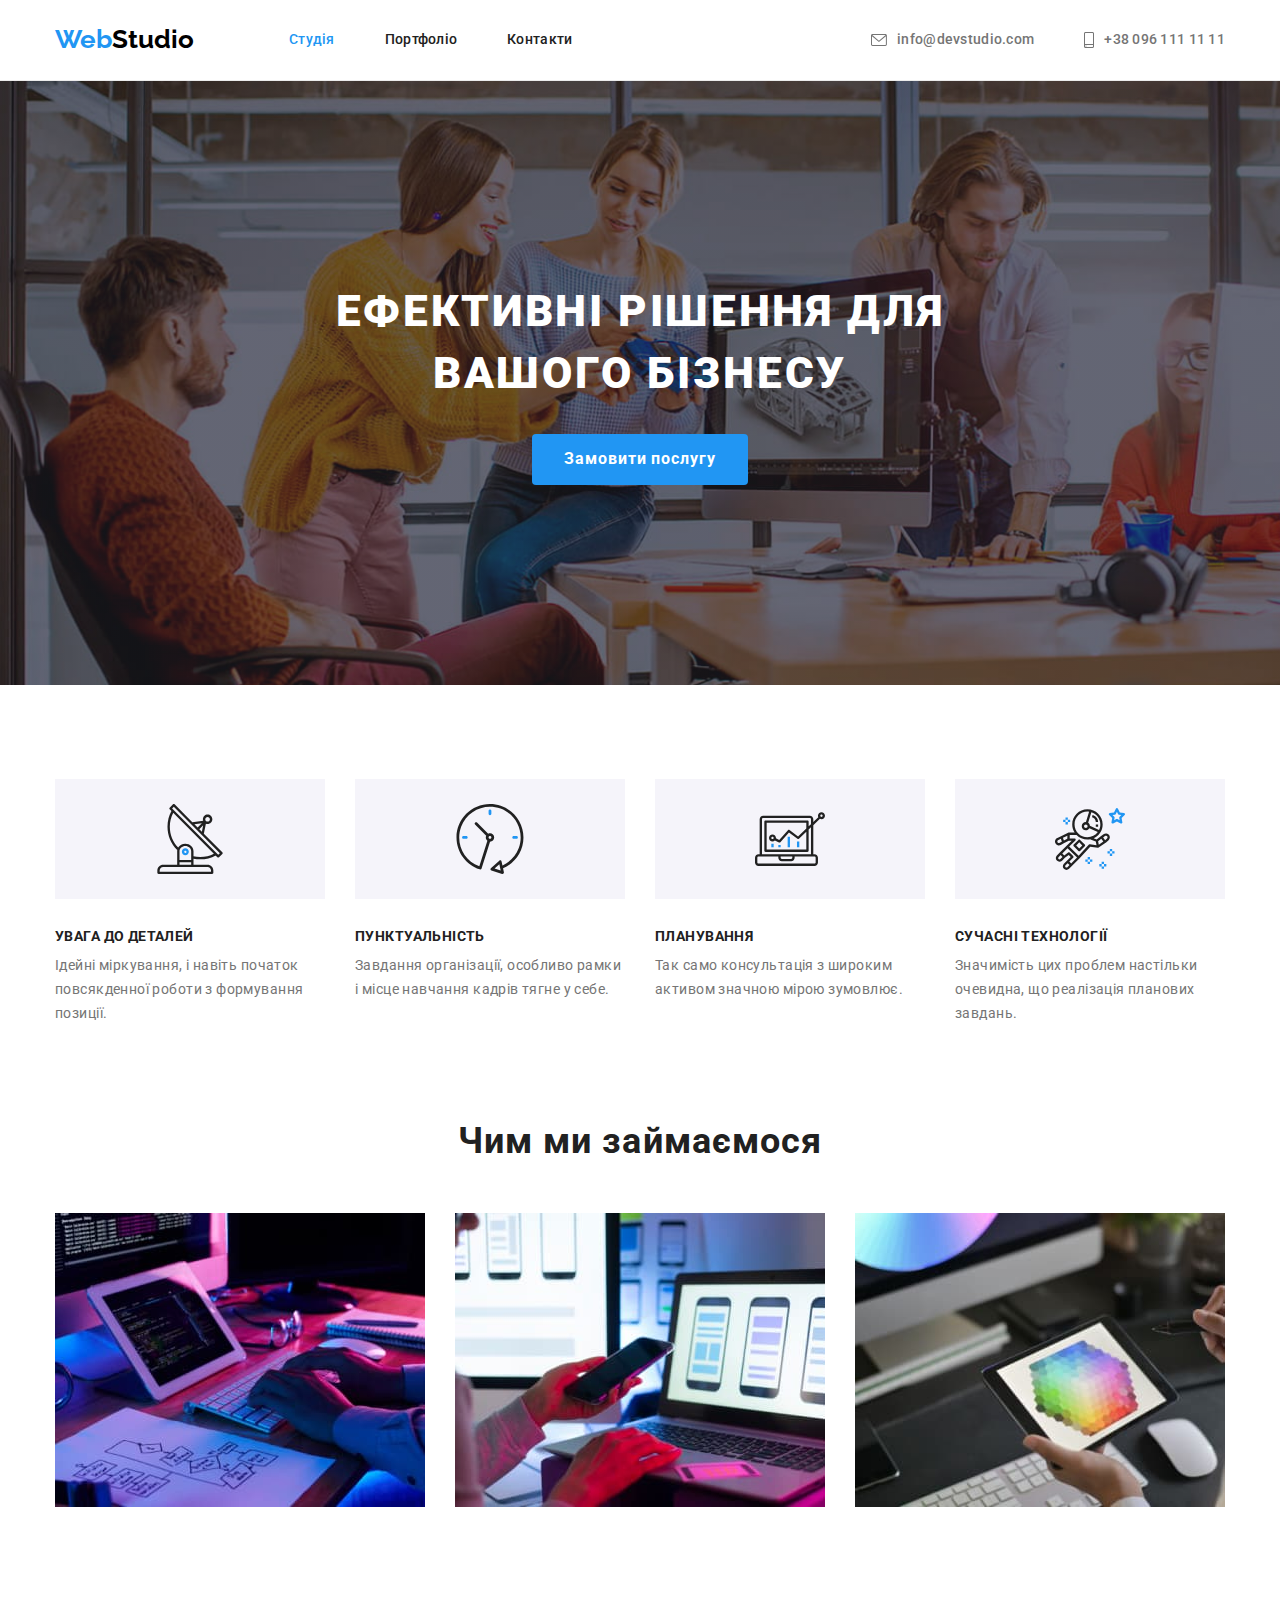
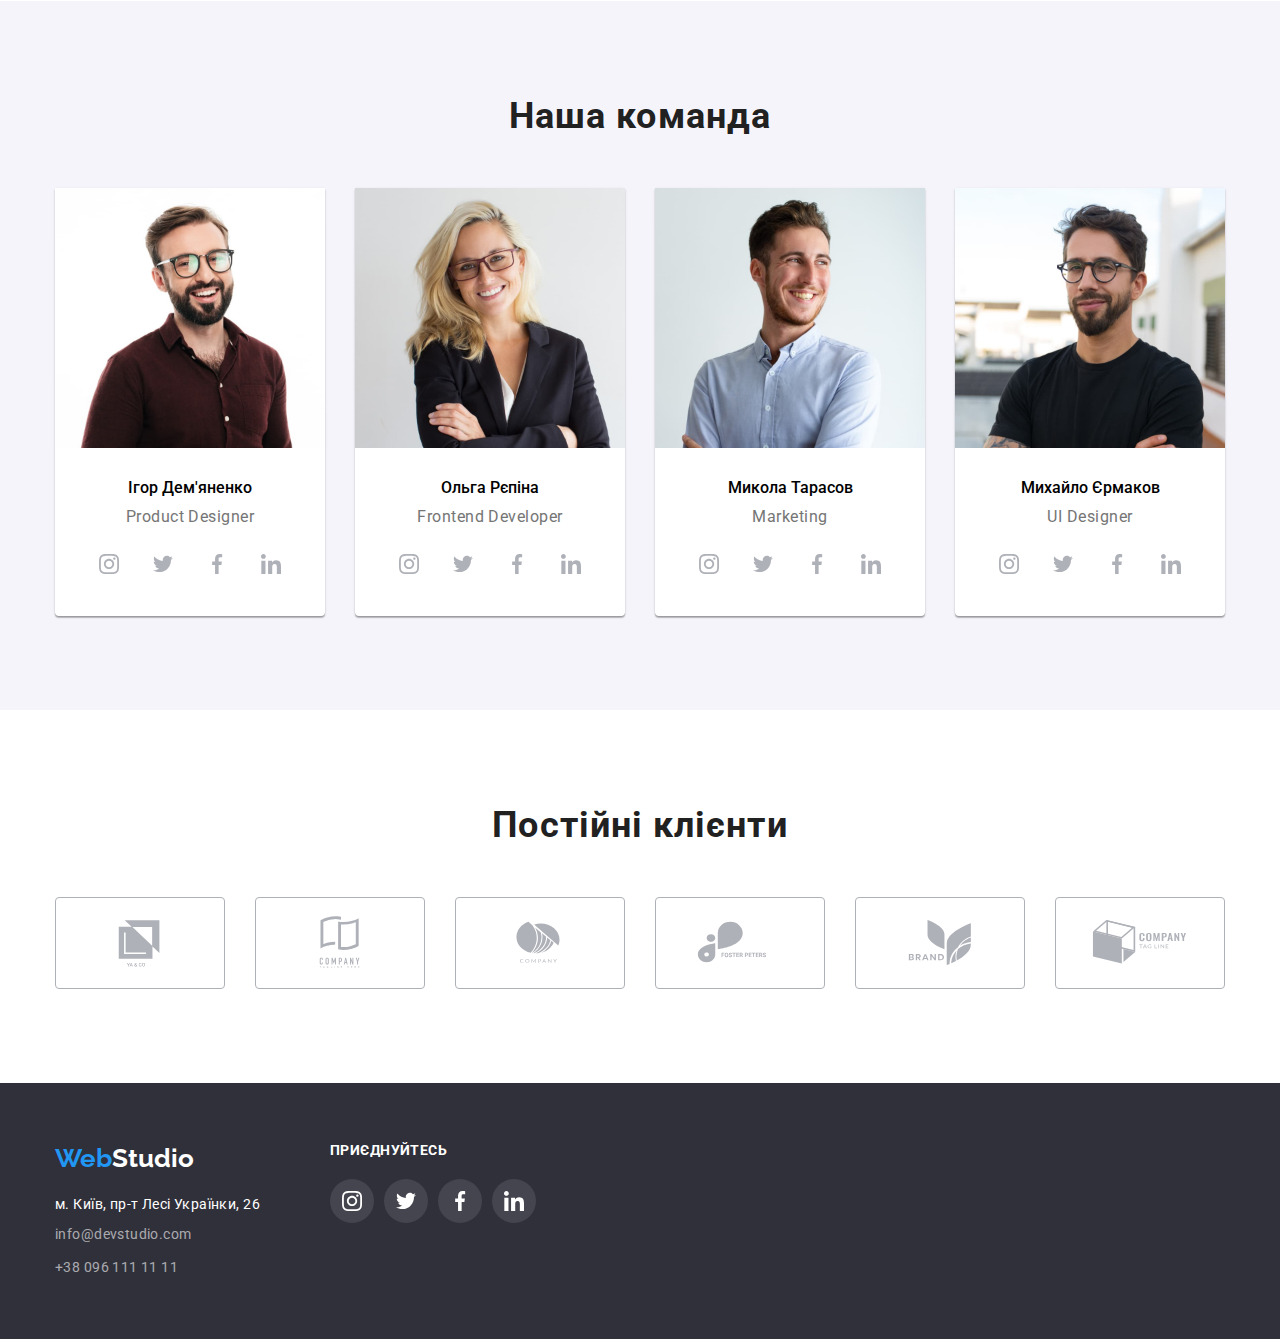
==== commit 4ed5b474: "update index.html" ====
--- a/index.html
+++ b/index.html
@@ -327,6 +327,7 @@
           </ul>
         </div>
       </section>
+      <!-- Постійні кліенти -->
       <section>
         <div class="regular-customers container">
           <h2 class="item-clients">Постійні клієнти</h2>
@@ -375,6 +376,7 @@
         </div>
       </section>
     </main>
+    <!-- Footer -->
     <footer class="footer">
       <div class="footer-list  container">
         <div class="container-footer">
--- a/style/style.css
+++ b/style/style.css
@@ -179,11 +179,14 @@
     background-color: var(--accent-color);
     cursor: pointer;
     border: none;
+    border-radius: 4px;
 }
 
 .hero-button:hover,
 .hero-button:focus {
     background-color: #188ce8;
+    box-shadow: 0px 4px 4px rgba(0, 0, 0, 0.15);
+    border-radius: 4px;
 }
 
 .hero-btn-text {
@@ -409,7 +412,7 @@
 
 .border-logo:hover,
 .border-logo:focus {
-    border-color:var(--accent-color);
+    border-color: var(--accent-color);
 }
 
 .link-logo {
@@ -493,7 +496,7 @@
 
 .join-in {
 
-margin-left: 70px;
+    margin-left: 70px;
 }
 
 .join {
@@ -520,12 +523,12 @@
 
 .item-svg {
     font-weight: 700;
-font-size: 14px;
-line-height: 1.1;
-letter-spacing: 0.03em;
-text-transform: uppercase;
-color: #FFFFFF;
-margin-bottom: 20px;
+    font-size: 14px;
+    line-height: 1.1;
+    letter-spacing: 0.03em;
+    text-transform: uppercase;
+    color: #FFFFFF;
+    margin-bottom: 20px;
 }
 
 /* color: var(--primary-text-color);
@@ -546,6 +549,7 @@
     background: #f5f4fa;
     border: none;
     cursor: pointer;
+    border-radius: 4px;
 }
 
 .item-button:not(:first-child) {
@@ -595,6 +599,8 @@
 .button:focus {
     background: var(--accent-color);
     color: var(--primary-title-color);
+    box-shadow: 0px 3px 1px rgba(0, 0, 0, 0.1), 0px 1px 2px rgba(0, 0, 0, 0.08), 0px 2px 2px rgba(0, 0, 0, 0.12);
+    border-radius: 4px;
 }
 
 .list-text {
@@ -604,7 +610,7 @@
 
 .list-text:hover,
 .list-text:focus {
-    border: 1px solid rgba(238, 238, 238, 1);
+    box-shadow: 0px 1px 1px rgba(0, 0, 0, 0.12), 0px 4px 4px rgba(0, 0, 0, 0.06), 1px 4px 6px rgba(0, 0, 0, 0.16);
 }
 
 img {
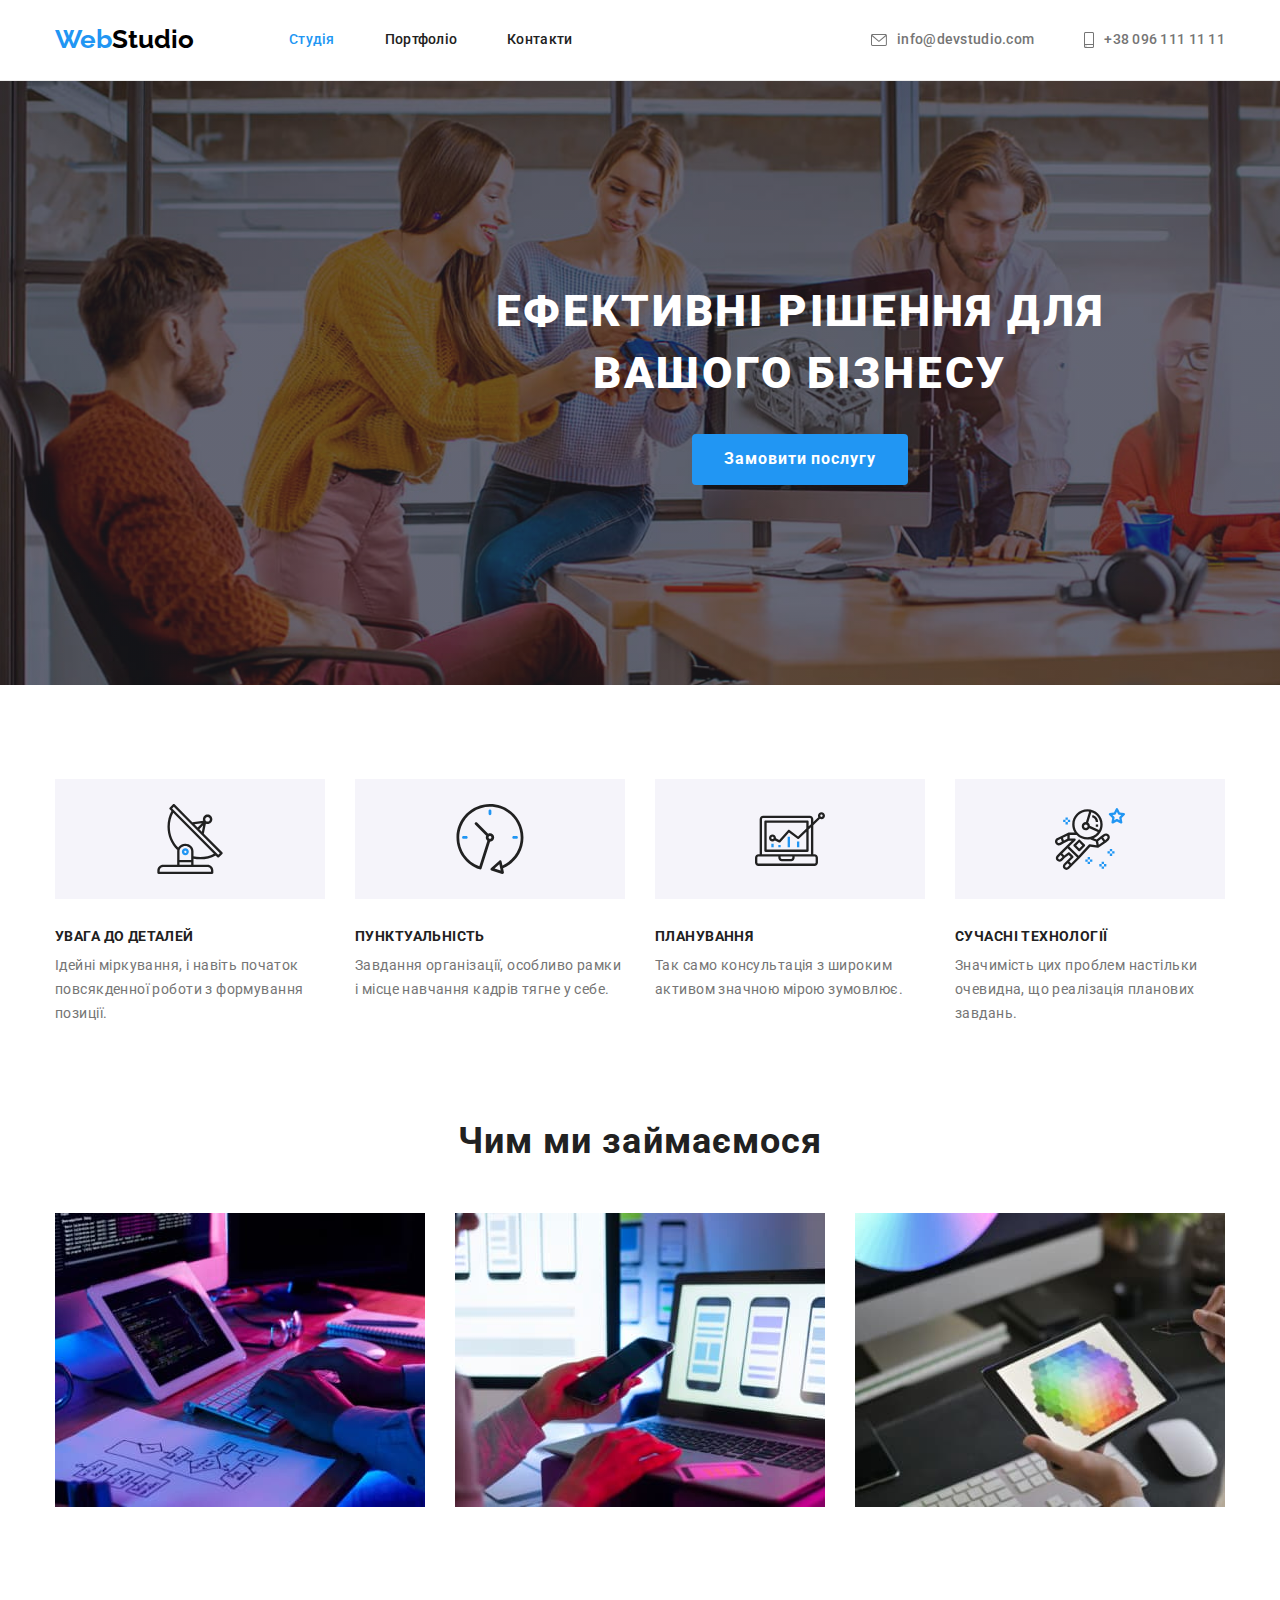
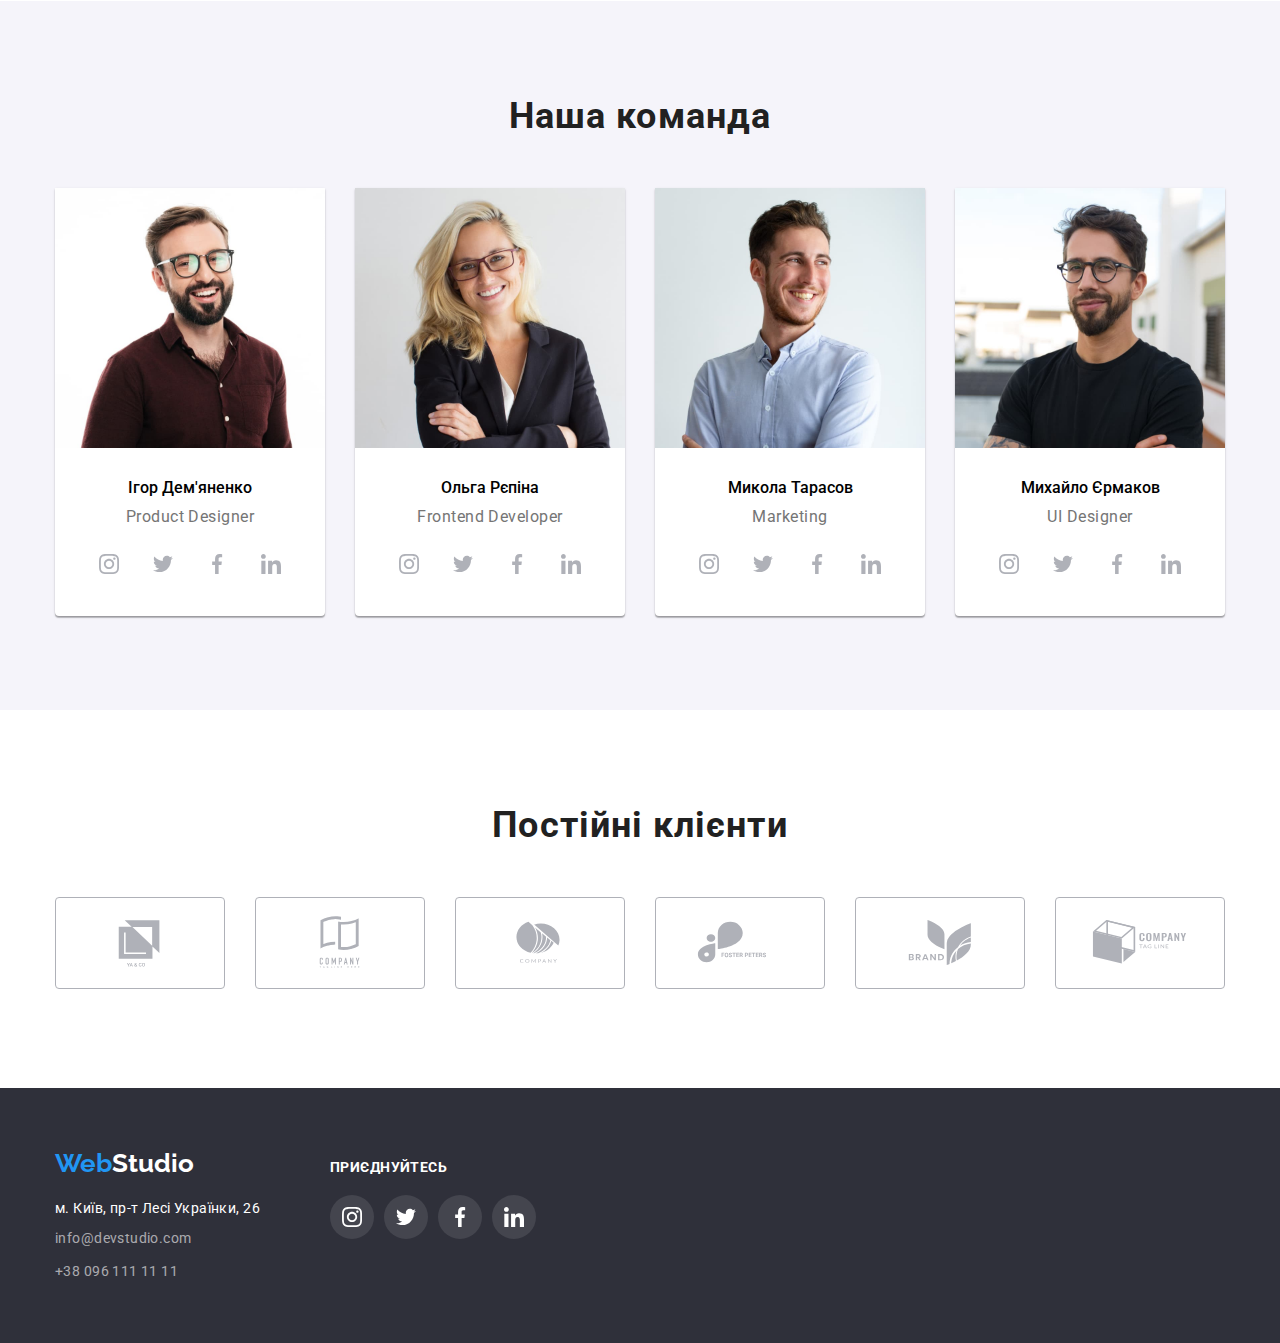
==== commit 7c330ac0: "added class" ====
--- a/index.html
+++ b/index.html
@@ -328,7 +328,7 @@
         </div>
       </section>
       <!-- Постійні кліенти -->
-      <section>
+      <section class="our-clients">
         <div class="regular-customers container">
           <h2 class="item-clients">Постійні клієнти</h2>
           <ul class="logo-list list">
--- a/style/style.css
+++ b/style/style.css
@@ -140,7 +140,8 @@
     fill: var(--secondary-text-color);
 }
 
-.link:hover svg {
+.link:hover svg,
+.link:focus svg {
     fill: var(--accent-color);
 }
 
@@ -155,6 +156,8 @@
         url(../img/hero/Img.jpg);
     background-repeat: no-repeat;
     background-size: cover;
+    width: 1600px;
+    margin: 0 auto;
 }
 
 .wrapper-hero {
@@ -379,6 +382,10 @@
 
 /* Regular customers */
 
+.our-clients {
+padding: 94px 0;
+}
+
 .item-clients {
     color: var(--primary-text-color);
     font-weight: 700;
@@ -386,13 +393,11 @@
     line-height: 1.2;
     text-align: center;
     letter-spacing: 0.03em;
-    margin-top: 94px;
     margin-bottom: 50px;
 }
 
 .logo-list {
     display: inline-flex;
-    margin-bottom: 94px;
 }
 
 .border-logo {
@@ -417,8 +422,15 @@
 
 .link-logo {
     display: inline-flex;
-    width: 106px;
-    height: 92px;
+    width: 100%;
+    height: 100%;
+    justify-content: center;
+    align-items: center;
+}
+
+.link-logo:hover svg,
+.link-logo:focus svg {
+    fill: var(--accent-color);
 }
 
 .icon-logo:hover,
@@ -447,6 +459,7 @@
 
 .footer-list {
     display: flex;
+    align-items: baseline;
 }
 
 .address-list:not(:first-child) {
